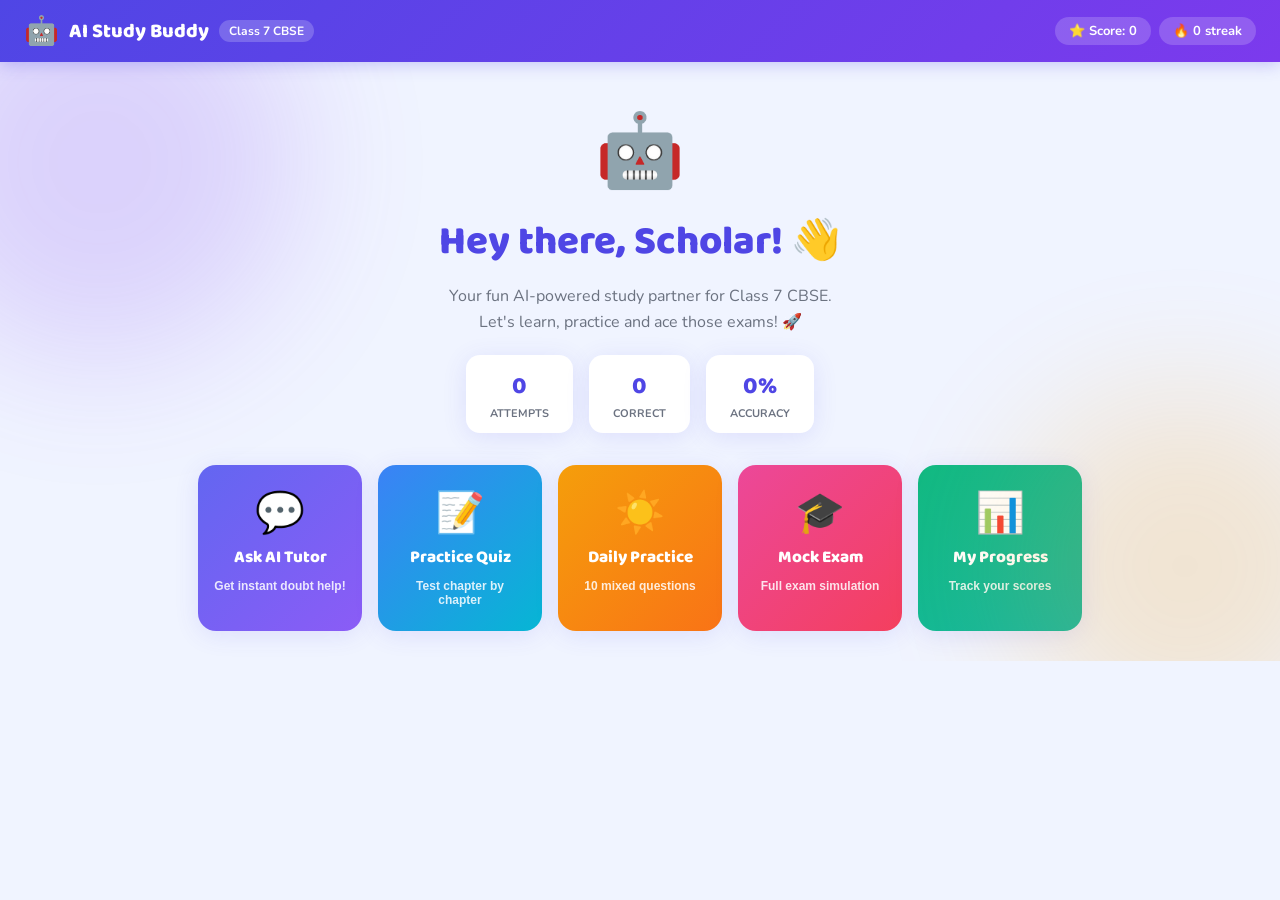
==== index.html @ 8ff941aa "First Commit" ====
<!DOCTYPE html>
<html lang="en">
<head>
  <meta charset="UTF-8" />
  <meta name="viewport" content="width=device-width, initial-scale=1.0" />
  <title>AI Study Buddy – Class 7 CBSE</title>
  <link rel="stylesheet" href="style.css" />
  <link href="https://fonts.googleapis.com/css2?family=Nunito:wght@400;600;700;800;900&family=Baloo+2:wght@400;600;700;800&display=swap" rel="stylesheet" />
</head>
<body>

  <!-- ===== TOP NAV ===== -->
  <header class="topbar">
    <div class="topbar-left">
      <span class="logo-emoji">🤖</span>
      <span class="logo-text">AI Study Buddy</span>
      <span class="logo-badge">Class 7 CBSE</span>
    </div>
    <div class="topbar-right">
      <span class="score-pill">⭐ Score: <span id="nav-score">0</span></span>
      <span class="streak-pill">🔥 <span id="nav-streak">0</span> streak</span>
    </div>
  </header>

  <!-- ===== HERO / HOME ===== -->
  <section class="hero" id="page-home">
    <div class="hero-blob blob1"></div>
    <div class="hero-blob blob2"></div>
    <div class="hero-content">
      <div class="hero-mascot">🤖</div>
      <h1 class="hero-title">Hey there, Scholar! 👋</h1>
      <p class="hero-sub">Your fun AI-powered study partner for Class 7 CBSE.<br>Let's learn, practice and ace those exams! 🚀</p>
      <div class="hero-stats-row">
        <div class="hstat"><span id="hs-attempts">0</span><small>Attempts</small></div>
        <div class="hstat"><span id="hs-correct">0</span><small>Correct</small></div>
        <div class="hstat"><span id="hs-score">0%</span><small>Accuracy</small></div>
      </div>
    </div>

    <!-- Feature Cards -->
    <div class="feature-grid">
      <button class="feat-card card-ai"    onclick="showPage('page-tutor')">
        <span class="feat-icon">💬</span>
        <span class="feat-title">Ask AI Tutor</span>
        <span class="feat-desc">Get instant doubt help!</span>
      </button>
      <button class="feat-card card-quiz"  onclick="showPage('page-quiz')">
        <span class="feat-icon">📝</span>
        <span class="feat-title">Practice Quiz</span>
        <span class="feat-desc">Test chapter by chapter</span>
      </button>
      <button class="feat-card card-daily" onclick="startDaily()">
        <span class="feat-icon">☀️</span>
        <span class="feat-title">Daily Practice</span>
        <span class="feat-desc">10 mixed questions</span>
      </button>
      <button class="feat-card card-mock"  onclick="startMock()">
        <span class="feat-icon">🎓</span>
        <span class="feat-title">Mock Exam</span>
        <span class="feat-desc">Full exam simulation</span>
      </button>
      <button class="feat-card card-prog"  onclick="showPage('page-progress')">
        <span class="feat-icon">📊</span>
        <span class="feat-title">My Progress</span>
        <span class="feat-desc">Track your scores</span>
      </button>
    </div>
  </section>

  <!-- ===== AI TUTOR ===== -->
  <section class="page" id="page-tutor" style="display:none;">
    <div class="page-header">
      <button class="back-btn" onclick="showPage('page-home')">← Back</button>
      <h2>💬 Ask AI Tutor</h2>
      <p>Choose Claude 🟣, ChatGPT 🟢 or Gemini 🔵 — ask anything about Class 7!</p>
      <div id="key-badge-row" style="margin-top:8px"></div>
    </div>

    <div class="tutor-container">
      <div class="chat-box" id="chat-box">
        <div class="chat-msg bot">
          <span class="chat-avatar">🤖</span>
          <div class="chat-bubble">
            Hi there, Scholar! 👋 I'm your AI Study Buddy!<br><br>
            I can be powered by <b>🟣 Claude</b>, <b>🟢 ChatGPT</b>, or <b>🔵 Gemini</b> — pick your favourite above! 🌟<br><br>
            Ask me <b>anything</b> about your Class 7 CBSE subjects and I'll explain it in simple, fun language!<br><br>
            <b>Try asking:</b><br>
            • "What is photosynthesis and why is it important?"<br>
            • "Explain integers with examples"<br>
            • "Who was Akbar and what made him great?"<br>
            • "What is the difference between a noun and a pronoun?"
          </div>
        </div>
      </div>

      <div class="quick-topics">
        <span>Quick topics:</span>
        <button onclick="quickAsk('What are integers? Explain with examples.')">Integers</button>
        <button onclick="quickAsk('Explain photosynthesis in simple words.')">Photosynthesis</button>
        <button onclick="quickAsk('What is a noun? Give examples.')">Nouns</button>
        <button onclick="quickAsk('What is democracy? Why is it important for India?')">Democracy</button>
        <button onclick="quickAsk('How do fractions work? Explain addition of fractions.')">Fractions</button>
        <button onclick="quickAsk('What is heat and how does it travel from one object to another?')">Heat</button>
      </div>

      <div class="tutor-input-row">
        <input type="text" id="tutor-input" placeholder="Type your question here… 🤔" onkeypress="if(event.key==='Enter') askTutor()" />
        <button class="send-btn" onclick="askTutor()">Ask 🚀</button>
      </div>
    </div>
  </section>

  <!-- ===== PRACTICE QUIZ ===== -->
  <section class="page" id="page-quiz" style="display:none;">
    <div class="page-header">
      <button class="back-btn" onclick="showPage('page-home')">← Back</button>
      <h2>📝 Practice Quiz</h2>
      <p>Pick a subject and chapter to start! 🎯</p>
    </div>

    <div id="quiz-setup">
      <div class="subject-tabs">
        <button class="stab active" onclick="selectSubject('Math',this)">➕ Math</button>
        <button class="stab" onclick="selectSubject('Science',this)">🔬 Science</button>
        <button class="stab" onclick="selectSubject('English',this)">📖 English</button>
        <button class="stab" onclick="selectSubject('SST',this)">🌍 Social Sci</button>
      </div>
      <div class="chapter-grid" id="chapter-grid"></div>
      <div class="quiz-start-row" id="quiz-start-row" style="display:none;">
        <p class="selected-info" id="selected-info"></p>
        <button class="big-btn btn-green" onclick="generateQuiz()">Start Quiz 🚀</button>
      </div>
    </div>

    <div id="quiz-play" style="display:none;">
      <div class="quiz-progress-bar"><div class="quiz-progress-fill" id="qpf"></div></div>
      <div class="quiz-counter" id="quiz-counter">Question 1 of 5</div>
      <div class="question-card" id="question-card"></div>
      <div class="options-grid" id="options-grid"></div>
      <div class="quiz-feedback" id="quiz-feedback" style="display:none;"></div>
      <button class="big-btn btn-blue" id="next-btn" style="display:none;" onclick="nextQuestion()">Next Question ➡️</button>
    </div>

    <div id="quiz-result" style="display:none;"></div>
  </section>

  <!-- ===== DAILY PRACTICE ===== -->
  <section class="page" id="page-daily" style="display:none;">
    <div class="page-header">
      <button class="back-btn" onclick="showPage('page-home')">← Back</button>
      <h2>☀️ Daily Practice</h2>
      <p>10 mixed questions from all subjects! Ready? 💪</p>
    </div>
    <div class="quiz-progress-bar"><div class="quiz-progress-fill" id="dpf"></div></div>
    <div class="quiz-counter" id="daily-counter">Question 1 of 10</div>
    <div class="question-card" id="daily-question-card"></div>
    <div class="options-grid" id="daily-options-grid"></div>
    <div class="quiz-feedback" id="daily-feedback" style="display:none;"></div>
    <button class="big-btn btn-blue" id="daily-next-btn" style="display:none;" onclick="nextDailyQuestion()">Next ➡️</button>
    <div id="daily-result" style="display:none;"></div>
  </section>

  <!-- ===== MOCK EXAM ===== -->
  <section class="page" id="page-mock" style="display:none;">
    <div class="page-header">
      <button class="back-btn" onclick="showPage('page-home')">← Back</button>
      <h2>🎓 Mock Exam</h2>
      <p>Complete exam simulation – MCQ + Short + Long answers! ✍️</p>
    </div>
    <div id="mock-content"></div>
    <div id="mock-result" style="display:none;"></div>
  </section>

  <!-- ===== PROGRESS ===== -->
  <section class="page" id="page-progress" style="display:none;">
    <div class="page-header">
      <button class="back-btn" onclick="showPage('page-home')">← Back</button>
      <h2>📊 My Progress</h2>
      <p>Look how amazing you're doing! 🌟</p>
    </div>
    <div class="progress-grid">
      <div class="prog-card prog-blue">
        <div class="prog-big" id="prog-total">0</div>
        <div class="prog-label">Total Attempts</div>
        <div class="prog-emoji">🎯</div>
      </div>
      <div class="prog-card prog-green">
        <div class="prog-big" id="prog-correct">0</div>
        <div class="prog-label">Correct Answers</div>
        <div class="prog-emoji">✅</div>
      </div>
      <div class="prog-card prog-orange">
        <div class="prog-big" id="prog-accuracy">0%</div>
        <div class="prog-label">Accuracy</div>
        <div class="prog-emoji">📈</div>
      </div>
      <div class="prog-card prog-purple">
        <div class="prog-big" id="prog-streak">0</div>
        <div class="prog-label">Best Streak</div>
        <div class="prog-emoji">🔥</div>
      </div>
    </div>

    <div class="subject-breakdown">
      <h3>📚 Subject Breakdown</h3>
      <div id="subject-bars"></div>
    </div>

    <div class="achievements-section">
      <h3>🏆 Achievements</h3>
      <div class="achievements-grid" id="achievements-grid"></div>
    </div>

    <div class="prog-actions">
      <button class="big-btn btn-red" onclick="resetProgress()">🗑️ Reset Progress</button>
    </div>
  </section>

  <!-- ===== TOAST ===== -->
  <div class="toast" id="toast"></div>

  <script src="script.js"></script>
</body>
</html>
---- style.css ----
/* =====================================================
   AI Study Buddy – Class 7 CBSE
   style.css – Bright, playful, kid-friendly UI
   ===================================================== */

/* ---- Google Fonts loaded in HTML ---- */

:root {
  --clr-bg:       #f0f4ff;
  --clr-primary:  #4f46e5;
  --clr-secondary:#7c3aed;
  --clr-accent:   #f59e0b;
  --clr-green:    #10b981;
  --clr-red:      #ef4444;
  --clr-blue:     #3b82f6;
  --clr-orange:   #f97316;
  --clr-pink:     #ec4899;
  --clr-card:     #ffffff;
  --clr-text:     #1e1b4b;
  --clr-muted:    #6b7280;
  --radius:       18px;
  --shadow:       0 4px 24px rgba(79,70,229,.12);
  --shadow-lg:    0 8px 40px rgba(79,70,229,.18);
}

/* ---- RESET ---- */
*, *::before, *::after { box-sizing: border-box; margin: 0; padding: 0; }
html { scroll-behavior: smooth; }
body {
  font-family: 'Nunito', sans-serif;
  background: var(--clr-bg);
  color: var(--clr-text);
  min-height: 100vh;
  overflow-x: hidden;
}

/* ===================== TOP BAR ===================== */
.topbar {
  position: sticky; top: 0; z-index: 100;
  display: flex; align-items: center; justify-content: space-between;
  padding: 12px 24px;
  background: linear-gradient(135deg, #4f46e5, #7c3aed);
  box-shadow: 0 2px 16px rgba(79,70,229,.3);
}
.topbar-left { display: flex; align-items: center; gap: 10px; }
.logo-emoji { font-size: 28px; }
.logo-text { font-family: 'Baloo 2', cursive; font-size: 20px; font-weight: 800; color: #fff; }
.logo-badge {
  background: rgba(255,255,255,.2); color: #fff;
  padding: 3px 10px; border-radius: 20px; font-size: 12px; font-weight: 700;
}
.topbar-right { display: flex; gap: 8px; }
.score-pill, .streak-pill {
  background: rgba(255,255,255,.18); color: #fff;
  padding: 5px 14px; border-radius: 20px; font-size: 13px; font-weight: 700;
}

/* ===================== HERO ===================== */
.hero {
  position: relative; overflow: hidden;
  padding: 40px 20px 30px;
  text-align: center;
}
.hero-blob {
  position: absolute; border-radius: 50%;
  filter: blur(70px); opacity: .18; pointer-events: none;
}
.blob1 { width: 400px; height: 400px; background: #7c3aed; top: -100px; left: -100px; }
.blob2 { width: 350px; height: 350px; background: #f59e0b; bottom: -80px; right: -80px; }

.hero-mascot { font-size: 72px; margin-bottom: 10px; animation: bounce 2s infinite; }
@keyframes bounce {
  0%,100% { transform: translateY(0); }
  50%      { transform: translateY(-12px); }
}
.hero-title {
  font-family: 'Baloo 2', cursive; font-size: clamp(26px,5vw,40px);
  font-weight: 800; color: var(--clr-primary);
}
.hero-sub { font-size: 16px; color: var(--clr-muted); margin: 10px 0 20px; line-height: 1.6; }

.hero-stats-row {
  display: flex; justify-content: center; gap: 16px;
  margin-bottom: 32px;
}
.hstat {
  background: #fff; border-radius: 14px; padding: 12px 24px;
  box-shadow: var(--shadow); display: flex; flex-direction: column; align-items: center;
}
.hstat span { font-family: 'Baloo 2', cursive; font-size: 24px; font-weight: 800; color: var(--clr-primary); }
.hstat small { font-size: 11px; color: var(--clr-muted); font-weight: 700; text-transform: uppercase; }

/* ===================== FEATURE CARDS ===================== */
.feature-grid {
  display: grid;
  grid-template-columns: repeat(auto-fit, minmax(150px, 1fr));
  gap: 16px; max-width: 900px; margin: 0 auto;
  padding: 0 8px;
}
.feat-card {
  border: none; cursor: pointer;
  border-radius: var(--radius); padding: 24px 16px;
  display: flex; flex-direction: column; align-items: center; gap: 8px;
  transition: transform .2s, box-shadow .2s;
  box-shadow: var(--shadow);
}
.feat-card:hover { transform: translateY(-6px); box-shadow: var(--shadow-lg); }
.feat-card:active { transform: scale(.97); }
.feat-icon  { font-size: 40px; }
.feat-title { font-family: 'Baloo 2', cursive; font-size: 17px; font-weight: 800; color: #fff; }
.feat-desc  { font-size: 12px; color: rgba(255,255,255,.85); font-weight: 600; }

.card-ai    { background: linear-gradient(135deg,#6366f1,#8b5cf6); }
.card-quiz  { background: linear-gradient(135deg,#3b82f6,#06b6d4); }
.card-daily { background: linear-gradient(135deg,#f59e0b,#f97316); }
.card-mock  { background: linear-gradient(135deg,#ec4899,#f43f5e); }
.card-prog  { background: linear-gradient(135deg,#10b981,#14b8a6); }

/* ===================== PAGES ===================== */
.page {
  max-width: 900px; margin: 0 auto;
  padding: 20px 16px 60px; min-height: 80vh;
}
.page-header { text-align: center; margin-bottom: 28px; }
.page-header h2 {
  font-family: 'Baloo 2', cursive; font-size: 28px; font-weight: 800;
  color: var(--clr-primary);
}
.page-header p { color: var(--clr-muted); font-size: 15px; margin-top: 4px; }
.back-btn {
  background: none; border: 2px solid var(--clr-primary); color: var(--clr-primary);
  border-radius: 10px; padding: 6px 16px; cursor: pointer; font-size: 14px;
  font-weight: 700; margin-bottom: 12px; font-family: 'Nunito', sans-serif;
  transition: all .2s;
}
.back-btn:hover { background: var(--clr-primary); color: #fff; }

/* ===================== AI TUTOR ===================== */
.tutor-container {
  background: var(--clr-card); border-radius: var(--radius);
  box-shadow: var(--shadow); overflow: hidden;
}
.chat-box {
  min-height: 320px; max-height: 420px;
  overflow-y: auto; padding: 20px;
  display: flex; flex-direction: column; gap: 14px;
  background: #f8f9ff;
}
.chat-msg {
  display: flex; align-items: flex-start; gap: 10px;
}
.chat-msg.user { flex-direction: row-reverse; }
.chat-avatar { font-size: 28px; flex-shrink: 0; }
.chat-bubble {
  background: #fff; border-radius: 16px; padding: 12px 16px;
  font-size: 15px; line-height: 1.6; max-width: 80%;
  box-shadow: 0 2px 8px rgba(0,0,0,.07);
}
.chat-msg.user .chat-bubble {
  background: linear-gradient(135deg,#4f46e5,#7c3aed); color: #fff;
}
.chat-msg.bot .chat-bubble { border-top-left-radius: 4px; }
.chat-msg.user .chat-bubble { border-top-right-radius: 4px; }

/* typing indicator */
.typing-dots span {
  display: inline-block; width: 8px; height: 8px; border-radius: 50%;
  background: #a5b4fc; margin: 0 2px;
  animation: dot-bounce .9s infinite;
}
.typing-dots span:nth-child(2) { animation-delay: .15s; }
.typing-dots span:nth-child(3) { animation-delay: .3s; }
@keyframes dot-bounce {
  0%,80%,100% { transform: translateY(0); }
  40%          { transform: translateY(-8px); }
}

.quick-topics {
  padding: 12px 20px; display: flex; flex-wrap: wrap; gap: 8px; align-items: center;
  border-top: 1px solid #e8eaf6;
}
.quick-topics span { font-size: 13px; font-weight: 700; color: var(--clr-muted); }
.quick-topics button {
  background: #e0e7ff; color: var(--clr-primary);
  border: none; border-radius: 20px; padding: 5px 14px;
  font-size: 13px; font-weight: 700; cursor: pointer; font-family: 'Nunito', sans-serif;
  transition: background .2s;
}
.quick-topics button:hover { background: var(--clr-primary); color: #fff; }

.tutor-input-row {
  display: flex; gap: 10px; padding: 16px 20px;
  border-top: 1px solid #e8eaf6;
}
.tutor-input-row input {
  flex: 1; border: 2px solid #e0e7ff; border-radius: 12px;
  padding: 12px 16px; font-size: 15px; font-family: 'Nunito', sans-serif;
  outline: none; transition: border .2s;
}
.tutor-input-row input:focus { border-color: var(--clr-primary); }
.send-btn {
  background: linear-gradient(135deg,#4f46e5,#7c3aed); color: #fff;
  border: none; border-radius: 12px; padding: 12px 22px;
  font-size: 15px; font-weight: 800; cursor: pointer;
  font-family: 'Nunito', sans-serif; white-space: nowrap;
  transition: transform .15s;
}
.send-btn:hover { transform: scale(1.05); }

/* ===================== QUIZ ===================== */
.subject-tabs {
  display: flex; gap: 10px; flex-wrap: wrap; justify-content: center;
  margin-bottom: 20px;
}
.stab {
  background: #e0e7ff; color: var(--clr-primary);
  border: 2px solid transparent; border-radius: 30px;
  padding: 10px 22px; font-size: 15px; font-weight: 800;
  cursor: pointer; font-family: 'Nunito', sans-serif; transition: all .2s;
}
.stab.active, .stab:hover {
  background: var(--clr-primary); color: #fff;
}

.chapter-grid {
  display: grid; grid-template-columns: repeat(auto-fill, minmax(180px, 1fr));
  gap: 12px; margin-bottom: 20px;
}
.chap-btn {
  background: var(--clr-card); border: 2px solid #e0e7ff;
  border-radius: 14px; padding: 16px 12px; text-align: center;
  cursor: pointer; font-size: 14px; font-weight: 700;
  font-family: 'Nunito', sans-serif; transition: all .2s; color: var(--clr-text);
}
.chap-btn:hover { border-color: var(--clr-primary); color: var(--clr-primary); transform: translateY(-2px); }
.chap-btn.selected { background: var(--clr-primary); color: #fff; border-color: var(--clr-primary); }

.quiz-start-row { text-align: center; }
.selected-info { font-size: 15px; color: var(--clr-muted); margin-bottom: 14px; font-weight: 600; }

/* Progress bar */
.quiz-progress-bar {
  background: #e0e7ff; border-radius: 10px; height: 10px;
  margin-bottom: 10px; overflow: hidden;
}
.quiz-progress-fill {
  height: 100%; border-radius: 10px;
  background: linear-gradient(90deg,#4f46e5,#7c3aed);
  transition: width .4s ease;
}
.quiz-counter { font-size: 13px; font-weight: 700; color: var(--clr-muted); text-align: right; margin-bottom: 16px; }

.question-card {
  background: var(--clr-card); border-radius: var(--radius);
  padding: 24px; margin-bottom: 18px;
  box-shadow: var(--shadow);
  font-size: 18px; font-weight: 700; line-height: 1.5;
}
.q-subject-tag {
  display: inline-block; background: #e0e7ff; color: var(--clr-primary);
  border-radius: 8px; padding: 3px 10px; font-size: 12px; font-weight: 800;
  margin-bottom: 12px;
}

.options-grid { display: flex; flex-direction: column; gap: 10px; margin-bottom: 16px; }
.option-btn {
  background: var(--clr-card); border: 2px solid #e0e7ff;
  border-radius: 14px; padding: 14px 18px;
  text-align: left; cursor: pointer; font-size: 15px; font-weight: 700;
  font-family: 'Nunito', sans-serif; transition: all .2s; display: flex; align-items: center; gap: 10px;
  color: var(--clr-text);
}
.option-btn .opt-label {
  background: #e0e7ff; color: var(--clr-primary);
  border-radius: 8px; padding: 2px 10px; font-size: 13px; font-weight: 800; flex-shrink: 0;
}
.option-btn:hover:not(:disabled) { border-color: var(--clr-primary); background: #f0f4ff; }
.option-btn.correct { background: #d1fae5; border-color: var(--clr-green); color: #065f46; }
.option-btn.wrong   { background: #fee2e2; border-color: var(--clr-red);   color: #991b1b; }
.option-btn:disabled { cursor: default; }

.quiz-feedback {
  border-radius: 14px; padding: 16px 20px; margin-bottom: 16px;
  font-size: 15px; font-weight: 700; line-height: 1.5;
}
.quiz-feedback.correct { background: #d1fae5; color: #065f46; border: 2px solid #10b981; }
.quiz-feedback.wrong   { background: #fee2e2; color: #991b1b; border: 2px solid #ef4444; }

/* Result card */
.result-card {
  background: var(--clr-card); border-radius: var(--radius);
  padding: 32px; text-align: center; box-shadow: var(--shadow-lg);
}
.result-emoji  { font-size: 64px; margin-bottom: 12px; }
.result-title  { font-family: 'Baloo 2', cursive; font-size: 28px; font-weight: 800; color: var(--clr-primary); }
.result-score  { font-size: 48px; font-weight: 900; color: var(--clr-accent); margin: 8px 0; }
.result-msg    { font-size: 16px; color: var(--clr-muted); margin-bottom: 24px; }
.result-actions { display: flex; gap: 12px; justify-content: center; flex-wrap: wrap; }

/* Buttons */
.big-btn {
  border: none; border-radius: 14px; padding: 14px 28px;
  font-size: 17px; font-weight: 800; cursor: pointer;
  font-family: 'Nunito', sans-serif; transition: transform .15s, box-shadow .15s;
  box-shadow: 0 4px 12px rgba(0,0,0,.12);
}
.big-btn:hover  { transform: translateY(-2px); box-shadow: 0 6px 18px rgba(0,0,0,.18); }
.big-btn:active { transform: scale(.97); }
.btn-green  { background: linear-gradient(135deg,#10b981,#14b8a6); color: #fff; }
.btn-blue   { background: linear-gradient(135deg,#3b82f6,#6366f1); color: #fff; }
.btn-orange { background: linear-gradient(135deg,#f59e0b,#f97316); color: #fff; }
.btn-red    { background: linear-gradient(135deg,#ef4444,#f43f5e); color: #fff; }
.btn-purple { background: linear-gradient(135deg,#7c3aed,#4f46e5); color: #fff; }

/* ===================== MOCK EXAM ===================== */
.mock-section {
  background: var(--clr-card); border-radius: var(--radius);
  padding: 24px; margin-bottom: 20px; box-shadow: var(--shadow);
}
.mock-section h3 {
  font-family: 'Baloo 2', cursive; font-size: 20px; font-weight: 800;
  color: var(--clr-primary); margin-bottom: 16px;
}
.mock-mcq-item { margin-bottom: 18px; }
.mock-q-text { font-size: 16px; font-weight: 700; margin-bottom: 10px; }
.mock-options { display: flex; flex-direction: column; gap: 6px; }
.mock-opt {
  display: flex; align-items: center; gap: 10px;
  background: #f8f9ff; border-radius: 10px; padding: 10px 14px;
  cursor: pointer; font-size: 14px; font-weight: 700;
  border: 2px solid transparent; transition: all .2s;
}
.mock-opt input[type=radio] { width: 18px; height: 18px; accent-color: var(--clr-primary); }
.mock-opt:hover { border-color: var(--clr-primary); background: #e0e7ff; }
.mock-opt.selected { border-color: var(--clr-primary); background: #e0e7ff; }

.mock-short-item, .mock-long-item { margin-bottom: 18px; }
.mock-short-item textarea, .mock-long-item textarea {
  width: 100%; border: 2px solid #e0e7ff; border-radius: 12px;
  padding: 12px; font-size: 14px; font-family: 'Nunito', sans-serif;
  resize: vertical; outline: none; margin-top: 8px; transition: border .2s;
}
.mock-short-item textarea:focus,
.mock-long-item textarea:focus { border-color: var(--clr-primary); }

.mock-submit-row { text-align: center; padding: 10px 0 20px; }

/* ===================== PROGRESS ===================== */
.progress-grid {
  display: grid; grid-template-columns: repeat(auto-fit, minmax(150px,1fr));
  gap: 16px; margin-bottom: 30px;
}
.prog-card {
  border-radius: var(--radius); padding: 24px 16px;
  text-align: center; box-shadow: var(--shadow);
  display: flex; flex-direction: column; align-items: center; gap: 6px;
}
.prog-blue   { background: linear-gradient(135deg,#3b82f6,#6366f1); }
.prog-green  { background: linear-gradient(135deg,#10b981,#14b8a6); }
.prog-orange { background: linear-gradient(135deg,#f59e0b,#f97316); }
.prog-purple { background: linear-gradient(135deg,#7c3aed,#ec4899); }
.prog-big  { font-family:'Baloo 2',cursive; font-size:40px; font-weight:900; color:#fff; }
.prog-label{ font-size:13px; font-weight:800; color:rgba(255,255,255,.85); }
.prog-emoji{ font-size:28px; }

.subject-breakdown {
  background: var(--clr-card); border-radius: var(--radius);
  padding: 24px; margin-bottom: 24px; box-shadow: var(--shadow);
}
.subject-breakdown h3 {
  font-family:'Baloo 2',cursive; font-size:20px; font-weight:800;
  color:var(--clr-primary); margin-bottom:16px;
}
.subj-bar-row { margin-bottom: 14px; }
.subj-bar-label {
  display: flex; justify-content: space-between;
  font-size: 14px; font-weight: 700; margin-bottom: 6px;
}
.subj-bar-track {
  background: #e0e7ff; border-radius: 8px; height: 12px; overflow: hidden;
}
.subj-bar-fill {
  height: 100%; border-radius: 8px; transition: width .6s ease;
}

/* Achievements */
.achievements-section {
  background: var(--clr-card); border-radius: var(--radius);
  padding: 24px; margin-bottom: 24px; box-shadow: var(--shadow);
}
.achievements-section h3 {
  font-family:'Baloo 2',cursive; font-size:20px; font-weight:800;
  color:var(--clr-primary); margin-bottom:16px;
}
.achievements-grid { display: flex; flex-wrap: wrap; gap: 12px; }
.achievement {
  background: #f8f9ff; border-radius: 14px; padding: 14px 18px;
  display: flex; align-items: center; gap: 10px;
  border: 2px solid #e0e7ff; font-size: 14px; font-weight: 700;
}
.achievement.earned { background: #fef9c3; border-color: #f59e0b; }
.achievement-icon { font-size: 26px; }
.achievement.locked { opacity: .4; filter: grayscale(1); }

.prog-actions { text-align: center; padding: 10px 0; }

/* ===================== API KEY BANNER ===================== */
.api-banner {
  display: flex; gap: 14px; align-items: flex-start;
  background: linear-gradient(135deg, #f0f4ff, #e0e7ff);
  border: 2px solid #a5b4fc;
  border-radius: var(--radius); padding: 18px 20px;
  margin-bottom: 0;
}
.api-banner-icon { font-size: 32px; flex-shrink: 0; padding-top: 4px; }
.api-banner-body { flex: 1; font-size: 14px; line-height: 1.6; }
.api-banner-body a { color: var(--clr-primary); font-weight: 700; }

/* Provider selector tabs */
.provider-tabs {
  display: flex; gap: 8px; flex-wrap: wrap; margin: 10px 0 12px;
}
.provider-tab {
  border: 2px solid #e0e7ff; background: #fff;
  border-radius: 30px; padding: 7px 18px;
  font-size: 13px; font-weight: 800; cursor: pointer;
  font-family: 'Nunito', sans-serif; transition: all .2s;
  color: var(--clr-text);
}
.provider-tab:hover { border-color: var(--pcol, #4f46e5); color: var(--pcol, #4f46e5); }
.provider-tab.active {
  background: var(--pcol, #4f46e5); border-color: var(--pcol, #4f46e5);
  color: #fff;
}

/* Key saved row */
.key-saved-row {
  display: flex; align-items: center; gap: 10px; flex-wrap: wrap;
  background: #d1fae5; border-radius: 10px; padding: 8px 14px;
  font-size: 13px; font-weight: 700; color: #065f46; margin-bottom: 6px;
}
.key-change-btn {
  background: #fff; border: 2px solid #10b981; color: #065f46;
  border-radius: 8px; padding: 3px 12px; font-size: 12px; font-weight: 800;
  cursor: pointer; font-family: 'Nunito', sans-serif; transition: all .2s;
}
.key-change-btn:hover { background: #10b981; color: #fff; }
.key-change-btn.danger { border-color: #ef4444; color: #991b1b; }
.key-change-btn.danger:hover { background: #ef4444; color: #fff; }

.api-key-row {
  display: flex; gap: 8px; margin: 8px 0 6px;
}
.api-key-row input {
  flex: 1; border: 2px solid #a5b4fc; border-radius: 10px;
  padding: 9px 14px; font-size: 13px; font-family: 'Nunito', sans-serif;
  outline: none; background: #fff;
}
.api-key-row input:focus { border-color: var(--clr-primary); }

/* Key status badge */
.key-status {
  display: inline-flex; align-items: center; gap: 6px;
  background: #d1fae5; color: #065f46; border: 2px solid #10b981;
  border-radius: 20px; padding: 4px 14px; font-size: 13px; font-weight: 700;
  margin-bottom: 12px;
}
.key-status.no-key {
  background: #fee2e2; color: #991b1b; border-color: #ef4444;
}
.toast {
  position: fixed; bottom: 30px; left: 50%; transform: translateX(-50%) translateY(80px);
  background: #1e1b4b; color: #fff;
  padding: 12px 28px; border-radius: 30px; font-size: 15px; font-weight: 700;
  box-shadow: 0 4px 20px rgba(0,0,0,.25); z-index: 999;
  transition: transform .3s ease, opacity .3s;
  opacity: 0; pointer-events: none;
}
.toast.show { transform: translateX(-50%) translateY(0); opacity: 1; }

/* ===================== RESPONSIVE ===================== */
@media (max-width: 600px) {
  .topbar { padding: 10px 14px; }
  .logo-text { font-size: 16px; }
  .hero { padding: 24px 12px 20px; }
  .hero-mascot { font-size: 56px; }
  .hero-stats-row { gap: 8px; }
  .hstat { padding: 10px 14px; }
  .feature-grid { grid-template-columns: 1fr 1fr; }
  .feat-card { padding: 18px 10px; }
  .feat-icon { font-size: 32px; }
  .feat-title { font-size: 14px; }
  .chapter-grid { grid-template-columns: 1fr 1fr; }
  .progress-grid { grid-template-columns: 1fr 1fr; }
  .big-btn { padding: 12px 20px; font-size: 15px; }
  .question-card { font-size: 16px; padding: 18px; }
  .option-btn { font-size: 14px; padding: 12px 14px; }
}

/* Scroll bar styling */
.chat-box::-webkit-scrollbar { width: 6px; }
.chat-box::-webkit-scrollbar-track { background: transparent; }
.chat-box::-webkit-scrollbar-thumb { background: #c7d2fe; border-radius: 3px; }

/* Animations */
@keyframes fadeIn { from { opacity:0; transform:translateY(16px);} to { opacity:1; transform:none; } }
.page { animation: fadeIn .3s ease; }
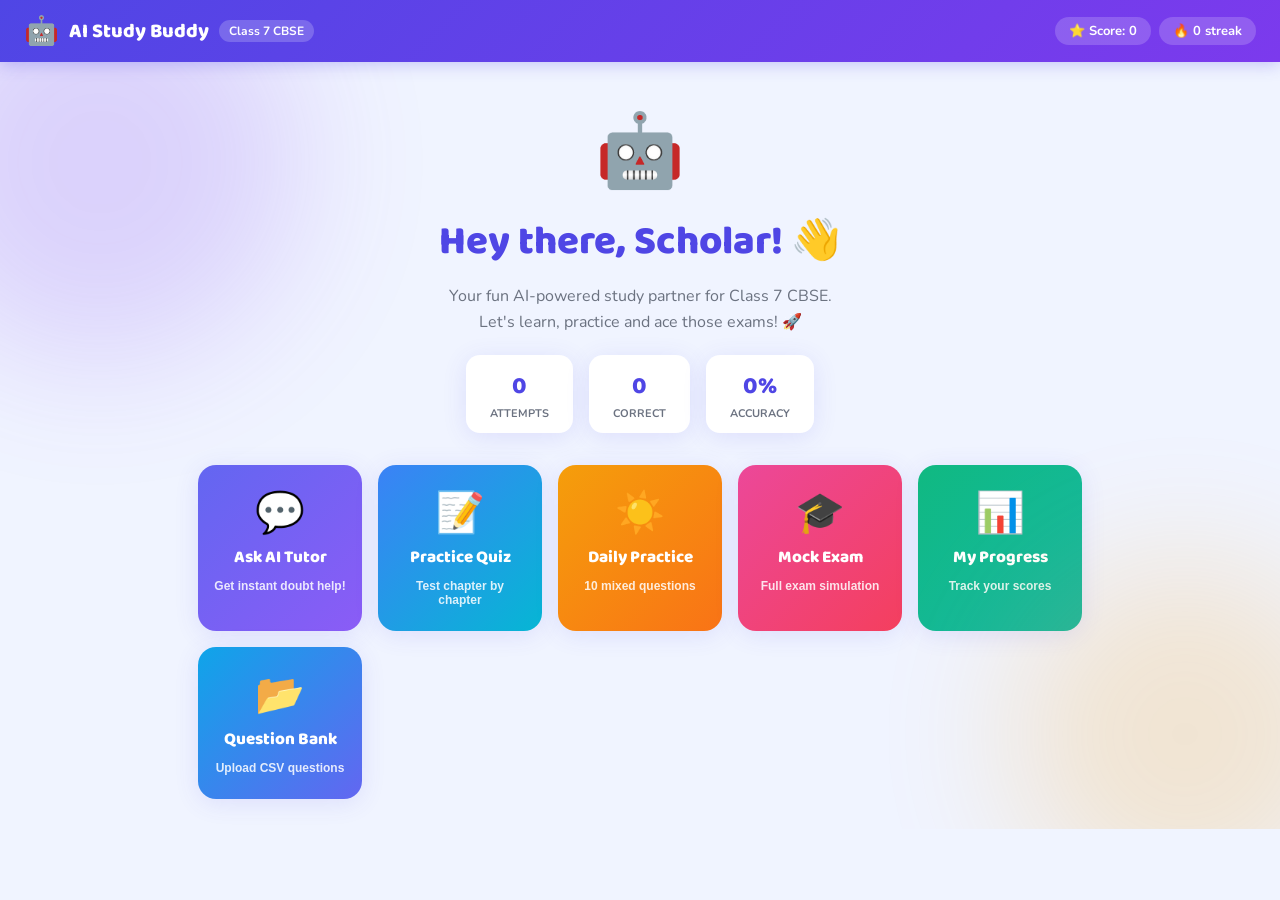
==== commit 9e131fe4: "Second Commit" ====
--- a/index.html
+++ b/index.html
@@ -63,6 +63,11 @@
         <span class="feat-icon">📊</span>
         <span class="feat-title">My Progress</span>
         <span class="feat-desc">Track your scores</span>
+      </button>
+      <button class="feat-card card-csv"   onclick="showPage('page-csv')">
+        <span class="feat-icon">📂</span>
+        <span class="feat-title">Question Bank</span>
+        <span class="feat-desc">Upload CSV questions</span>
       </button>
     </div>
   </section>
@@ -113,51 +118,99 @@
   <!-- ===== PRACTICE QUIZ ===== -->
   <section class="page" id="page-quiz" style="display:none;">
     <div class="page-header">
-      <button class="back-btn" onclick="showPage('page-home')">← Back</button>
-      <h2>📝 Practice Quiz</h2>
-      <p>Pick a subject and chapter to start! 🎯</p>
-    </div>
-
+      <button class="back-btn" onclick="showPage('page-home')">&#8592; Back</button>
+      <h2>&#x1F4DD; Practice Quiz</h2>
+      <p>Pick a subject and chapter to start! &#x1F3AF;</p>
+    </div>
     <div id="quiz-setup">
-      <div class="subject-tabs">
-        <button class="stab active" onclick="selectSubject('Math',this)">➕ Math</button>
-        <button class="stab" onclick="selectSubject('Science',this)">🔬 Science</button>
-        <button class="stab" onclick="selectSubject('English',this)">📖 English</button>
-        <button class="stab" onclick="selectSubject('SST',this)">🌍 Social Sci</button>
-      </div>
+      <div class="subject-tabs" id="quiz-subject-tabs"></div>
       <div class="chapter-grid" id="chapter-grid"></div>
       <div class="quiz-start-row" id="quiz-start-row" style="display:none;">
         <p class="selected-info" id="selected-info"></p>
-        <button class="big-btn btn-green" onclick="generateQuiz()">Start Quiz 🚀</button>
-      </div>
-    </div>
-
+        <div class="quiz-count-row">
+          <label>Questions:
+            <select id="quiz-count-select" class="quiz-count-sel">
+              <option value="5">5</option>
+              <option value="10">10</option>
+              <option value="15">15</option>
+              <option value="20">20</option>
+            </select>
+          </label>
+        </div>
+        <button class="big-btn btn-green" onclick="generateQuiz()">Start Quiz &#x1F680;</button>
+      </div>
+    </div>
     <div id="quiz-play" style="display:none;">
       <div class="quiz-progress-bar"><div class="quiz-progress-fill" id="qpf"></div></div>
       <div class="quiz-counter" id="quiz-counter">Question 1 of 5</div>
       <div class="question-card" id="question-card"></div>
       <div class="options-grid" id="options-grid"></div>
       <div class="quiz-feedback" id="quiz-feedback" style="display:none;"></div>
-      <button class="big-btn btn-blue" id="next-btn" style="display:none;" onclick="nextQuestion()">Next Question ➡️</button>
-    </div>
-
+      <button class="big-btn btn-blue" id="next-btn" style="display:none;" onclick="nextQuestion()">Next Question &#x27A1;&#xFE0F;</button>
+    </div>
     <div id="quiz-result" style="display:none;"></div>
   </section>
 
   <!-- ===== DAILY PRACTICE ===== -->
   <section class="page" id="page-daily" style="display:none;">
     <div class="page-header">
-      <button class="back-btn" onclick="showPage('page-home')">← Back</button>
-      <h2>☀️ Daily Practice</h2>
-      <p>10 mixed questions from all subjects! Ready? 💪</p>
-    </div>
+      <button class="back-btn" onclick="showPage('page-home')">&#8592; Back</button>
+      <h2>&#x2600;&#xFE0F; Daily Practice</h2>
+      <p>Mixed questions from your chosen subject! &#x1F4AA;</p>
+    </div>
+    <div class="subject-tabs" id="daily-subject-tabs" style="margin-bottom:18px;justify-content:center;"></div>
     <div class="quiz-progress-bar"><div class="quiz-progress-fill" id="dpf"></div></div>
     <div class="quiz-counter" id="daily-counter">Question 1 of 10</div>
     <div class="question-card" id="daily-question-card"></div>
     <div class="options-grid" id="daily-options-grid"></div>
     <div class="quiz-feedback" id="daily-feedback" style="display:none;"></div>
-    <button class="big-btn btn-blue" id="daily-next-btn" style="display:none;" onclick="nextDailyQuestion()">Next ➡️</button>
+    <button class="big-btn btn-blue" id="daily-next-btn" style="display:none;" onclick="nextDailyQuestion()">Next &#x27A1;&#xFE0F;</button>
     <div id="daily-result" style="display:none;"></div>
+  </section>
+
+  <!-- ===== CSV QUESTION BANK MANAGER ===== -->
+  <section class="page" id="page-csv" style="display:none;">
+    <div class="page-header">
+      <button class="back-btn" onclick="showPage('page-home')">&#8592; Back</button>
+      <h2>&#x1F4C2; Question Bank Manager</h2>
+      <p>Upload CSV files to add your own questions! &#x1F4CA;</p>
+    </div>
+    <div class="csv-upload-card">
+      <div class="csv-drop-zone" id="csv-drop-zone"
+           onclick="document.getElementById('csv-file-input').click()"
+           ondragover="csvDragOver(event)" ondrop="csvDrop(event)">
+        <div class="csv-drop-icon">&#x1F4C2;</div>
+        <div class="csv-drop-title">Click or Drag &amp; Drop your CSV file here</div>
+        <div class="csv-drop-sub">Supports .csv files — up to 500 questions per file</div>
+        <input type="file" id="csv-file-input" accept=".csv" style="display:none" onchange="handleCsvFile(event)" />
+      </div>
+      <div class="csv-format-box">
+        <div class="csv-format-title">&#x1F4CB; Required CSV Column Headers</div>
+        <div class="csv-format-table-wrap">
+          <table class="csv-format-table">
+            <thead><tr>
+              <th>question</th><th>option_a</th><th>option_b</th><th>option_c</th><th>option_d</th>
+              <th>correct_answer</th><th>explanation</th><th>subject</th><th>chapter</th>
+            </tr></thead>
+            <tbody><tr>
+              <td>What is 2+2?</td><td>3</td><td>4</td><td>5</td><td>6</td>
+              <td>B</td><td>2+2 equals 4!</td><td>Math</td><td>Integers</td>
+            </tr></tbody>
+          </table>
+        </div>
+        <div class="csv-format-notes">
+          <span>&#x2705; <b>correct_answer</b>: A, B, C or D</span>
+          <span>&#x2705; <b>subject</b>: Any label you want</span>
+          <span>&#x2705; <b>explanation</b> and <b>chapter</b>: Optional but helpful</span>
+          <button class="csv-download-btn" onclick="downloadSampleCsv()">&#x2B07;&#xFE0F; Download Sample CSV</button>
+        </div>
+      </div>
+    </div>
+    <div id="csv-preview-area"></div>
+    <div class="csv-banks-section">
+      <h3>&#x1F4DA; Saved Question Banks</h3>
+      <div id="csv-banks-list"></div>
+    </div>
   </section>
 
   <!-- ===== MOCK EXAM ===== -->
--- a/style.css
+++ b/style.css
@@ -468,7 +468,108 @@
 .key-status.no-key {
   background: #fee2e2; color: #991b1b; border-color: #ef4444;
 }
-.toast {
+
+/* ===================== CSV CARD COLOR ===================== */
+.card-csv  { background: linear-gradient(135deg,#0ea5e9,#6366f1); }
+
+/* Quiz count selector */
+.quiz-count-row { margin: 10px 0 16px; font-size:14px; font-weight:700; color:var(--clr-muted); }
+.quiz-count-sel {
+  margin-left:8px; border:2px solid #e0e7ff; border-radius:8px;
+  padding:5px 10px; font-family:'Nunito',sans-serif; font-size:14px;
+  font-weight:700; outline:none; cursor:pointer; background:#fff; color:var(--clr-text);
+}
+.quiz-count-sel:focus { border-color: var(--clr-primary); }
+
+/* ===================== CSV MANAGER ===================== */
+.csv-upload-card {
+  background: var(--clr-card); border-radius: var(--radius);
+  box-shadow: var(--shadow); overflow: hidden; margin-bottom: 24px;
+}
+.csv-drop-zone {
+  border: 3px dashed #a5b4fc; border-radius: var(--radius);
+  margin: 20px; padding: 40px 20px; text-align: center;
+  cursor: pointer; transition: all .2s; background: #f8f9ff;
+}
+.csv-drop-zone:hover { border-color: var(--clr-primary); background: #eef2ff; }
+.csv-drop-icon  { font-size: 48px; margin-bottom: 8px; }
+.csv-drop-title { font-size: 17px; font-weight: 800; color: var(--clr-primary); }
+.csv-drop-sub   { font-size: 13px; color: var(--clr-muted); margin-top: 4px; }
+
+.csv-format-box { border-top: 2px solid #e0e7ff; padding: 18px 20px; }
+.csv-format-title { font-size: 15px; font-weight: 800; color: var(--clr-text); margin-bottom: 12px; }
+.csv-format-table-wrap { overflow-x: auto; margin-bottom: 12px; }
+.csv-format-table { border-collapse: collapse; font-size: 12px; white-space: nowrap; width: 100%; }
+.csv-format-table th {
+  background: #e0e7ff; color: var(--clr-primary);
+  padding: 7px 12px; border: 1px solid #c7d2fe; font-weight: 800;
+}
+.csv-format-table td { padding: 6px 12px; border: 1px solid #e0e7ff; background: #f8f9ff; }
+.csv-format-notes { display: flex; flex-wrap: wrap; gap: 10px; align-items: center; font-size:13px; }
+.csv-format-notes span { color: var(--clr-muted); font-weight: 600; }
+.csv-download-btn {
+  background: #e0e7ff; color: var(--clr-primary); border: none; border-radius: 8px;
+  padding: 6px 14px; font-size: 13px; font-weight: 800; cursor: pointer;
+  font-family: 'Nunito', sans-serif; transition: background .2s;
+}
+.csv-download-btn:hover { background: var(--clr-primary); color: #fff; }
+
+.csv-preview-card {
+  background: var(--clr-card); border-radius: var(--radius);
+  box-shadow: var(--shadow); padding: 20px; margin-bottom: 20px;
+}
+.csv-preview-header {
+  display: flex; align-items: center; gap: 12px; flex-wrap: wrap;
+  margin-bottom: 14px; font-weight: 700;
+}
+.csv-stat {
+  background: #e0e7ff; color: var(--clr-primary);
+  border-radius: 8px; padding: 3px 10px; font-size: 12px; font-weight: 800;
+}
+.csv-warn {
+  background: #fef9c3; border: 2px solid #f59e0b; border-radius: 10px;
+  padding: 10px 14px; font-size: 13px; color: #92400e; margin-bottom: 12px;
+}
+.csv-table-wrap { overflow-x: auto; margin-bottom: 14px; }
+.csv-preview-table { border-collapse: collapse; font-size: 13px; width: 100%; }
+.csv-preview-table th {
+  background: #e0e7ff; color: var(--clr-primary);
+  padding: 8px 14px; border: 1px solid #c7d2fe; font-weight: 800; text-align:left;
+}
+.csv-preview-table td { padding: 7px 14px; border: 1px solid #e8eaf6; }
+.csv-preview-table tr:nth-child(even) td { background: #f8f9ff; }
+.csv-more { font-size: 13px; color: var(--clr-muted); text-align: center; padding: 8px; }
+.csv-preview-actions { display: flex; gap: 10px; align-items: center; flex-wrap: wrap; margin-top: 12px; }
+.csv-name-input {
+  flex: 1; min-width: 180px; border: 2px solid #e0e7ff; border-radius: 10px;
+  padding: 10px 14px; font-size: 14px; font-family: 'Nunito', sans-serif; outline: none;
+}
+.csv-name-input:focus { border-color: var(--clr-primary); }
+
+.csv-banks-section {
+  background: var(--clr-card); border-radius: var(--radius);
+  box-shadow: var(--shadow); padding: 20px;
+}
+.csv-banks-section h3 {
+  font-family: 'Baloo 2', cursive; font-size: 20px; font-weight: 800;
+  color: var(--clr-primary); margin-bottom: 16px;
+}
+.csv-empty { color: var(--clr-muted); font-size: 15px; text-align: center; padding: 20px; }
+.csv-bank-item {
+  display: flex; align-items: center; justify-content: space-between;
+  gap: 12px; padding: 14px 16px; border: 2px solid #e0e7ff;
+  border-radius: 14px; margin-bottom: 10px; flex-wrap: wrap; transition: border-color .2s;
+}
+.csv-bank-item:hover { border-color: var(--clr-primary); }
+.csv-bank-name { font-size: 15px; font-weight: 800; margin-bottom: 4px; }
+.csv-bank-meta { display: flex; flex-wrap: wrap; gap: 8px; font-size: 12px; color: var(--clr-muted); }
+.csv-bank-meta span { background: #f0f4ff; border-radius: 6px; padding: 2px 8px; font-weight: 600; }
+.csv-bank-actions { display: flex; gap: 8px; flex-shrink: 0; }
+.subj-tag {
+  background: #e0e7ff; color: var(--clr-primary);
+  border-radius: 6px; padding: 2px 8px; font-size: 12px; font-weight: 800;
+}
+
   position: fixed; bottom: 30px; left: 50%; transform: translateX(-50%) translateY(80px);
   background: #1e1b4b; color: #fff;
   padding: 12px 28px; border-radius: 30px; font-size: 15px; font-weight: 700;
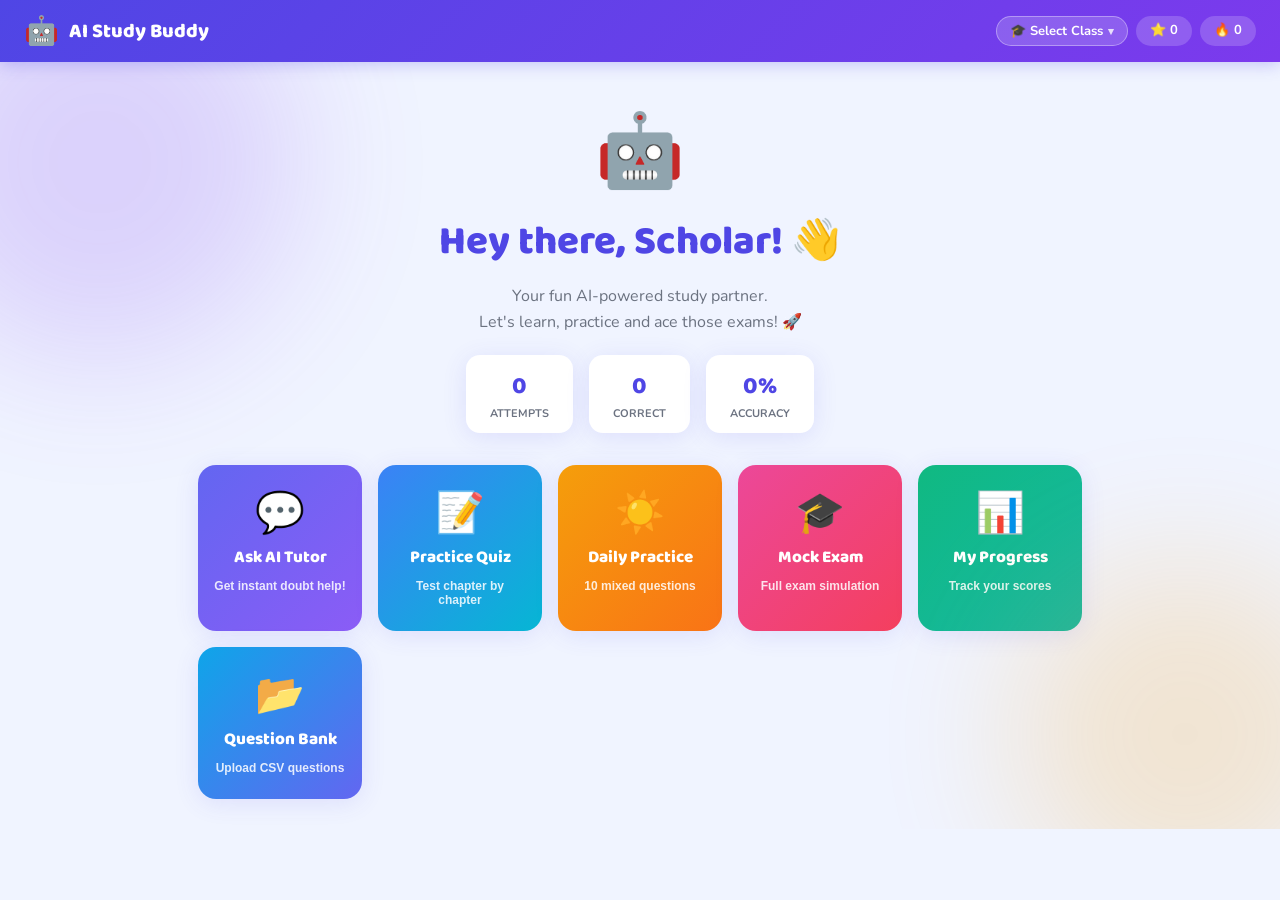
==== commit db9f4891: "7th Commit" ====
--- a/index.html
+++ b/index.html
@@ -3,7 +3,7 @@
 <head>
   <meta charset="UTF-8" />
   <meta name="viewport" content="width=device-width, initial-scale=1.0" />
-  <title>AI Study Buddy – Class 7 CBSE</title>
+  <title>AI Study Buddy</title>
   <link rel="stylesheet" href="style.css" />
   <link href="https://fonts.googleapis.com/css2?family=Nunito:wght@400;600;700;800;900&family=Baloo+2:wght@400;600;700;800&display=swap" rel="stylesheet" />
 </head>
@@ -14,11 +14,19 @@
     <div class="topbar-left">
       <span class="logo-emoji">🤖</span>
       <span class="logo-text">AI Study Buddy</span>
-      <span class="logo-badge">Class 7 CBSE</span>
     </div>
     <div class="topbar-right">
-      <span class="score-pill">⭐ Score: <span id="nav-score">0</span></span>
-      <span class="streak-pill">🔥 <span id="nav-streak">0</span> streak</span>
+      <div class="class-dropdown-wrap" id="class-dropdown-wrap">
+        <button class="class-dropdown-btn" id="class-dropdown-btn" onclick="toggleClassDropdown()" title="Select Class">
+          <span id="class-dropdown-label">🎓 Select Class</span>
+          <span class="class-dropdown-arrow">▾</span>
+        </button>
+        <div class="class-dropdown-menu" id="class-dropdown-menu" style="display:none;">
+          <div id="class-dropdown-list"></div>
+        </div>
+      </div>
+      <span class="score-pill">⭐ <span id="nav-score">0</span></span>
+      <span class="streak-pill">🔥 <span id="nav-streak">0</span></span>
     </div>
   </header>
 
@@ -29,7 +37,7 @@
     <div class="hero-content">
       <div class="hero-mascot">🤖</div>
       <h1 class="hero-title">Hey there, Scholar! 👋</h1>
-      <p class="hero-sub">Your fun AI-powered study partner for Class 7 CBSE.<br>Let's learn, practice and ace those exams! 🚀</p>
+      <p class="hero-sub" id="hero-sub-text">Your fun AI-powered study partner.<br>Let's learn, practice and ace those exams! 🚀</p>
       <div class="hero-stats-row">
         <div class="hstat"><span id="hs-attempts">0</span><small>Attempts</small></div>
         <div class="hstat"><span id="hs-correct">0</span><small>Correct</small></div>
@@ -77,7 +85,7 @@
     <div class="page-header">
       <button class="back-btn" onclick="showPage('page-home')">← Back</button>
       <h2>💬 Ask AI Tutor</h2>
-      <p>Choose Claude 🟣, ChatGPT 🟢 or Gemini 🔵 — ask anything about Class 7!</p>
+      <p id="tutor-page-sub">Choose Claude 🟣, ChatGPT 🟢 or Gemini 🔵 — ask anything!</p>
       <div id="key-badge-row" style="margin-top:8px"></div>
     </div>
 
@@ -85,15 +93,10 @@
       <div class="chat-box" id="chat-box">
         <div class="chat-msg bot">
           <span class="chat-avatar">🤖</span>
-          <div class="chat-bubble">
+          <div class="chat-bubble" id="tutor-welcome-bubble">
             Hi there, Scholar! 👋 I'm your AI Study Buddy!<br><br>
             I can be powered by <b>🟣 Claude</b>, <b>🟢 ChatGPT</b>, or <b>🔵 Gemini</b> — pick your favourite above! 🌟<br><br>
-            Ask me <b>anything</b> about your Class 7 CBSE subjects and I'll explain it in simple, fun language!<br><br>
-            <b>Try asking:</b><br>
-            • "What is photosynthesis and why is it important?"<br>
-            • "Explain integers with examples"<br>
-            • "Who was Akbar and what made him great?"<br>
-            • "What is the difference between a noun and a pronoun?"
+            Ask me <b>anything</b> about your subjects and I'll explain it in simple, fun language! 📚
           </div>
         </div>
       </div>
@@ -125,15 +128,52 @@
     <div id="quiz-setup">
       <div class="subject-tabs" id="quiz-subject-tabs"></div>
       <div class="chapter-grid" id="chapter-grid"></div>
+
+      <!-- Topic, Difficulty, Class filters — shown after chapter is picked -->
+      <div class="quiz-filters" id="quiz-filters" style="display:none;">
+        <div class="filter-row">
+          <div class="filter-group">
+            <label class="filter-label">📚 Topic</label>
+            <select id="filter-topic" class="quiz-count-sel" style="min-width:160px">
+              <option value="">All Topics</option>
+            </select>
+          </div>
+          <div class="filter-group">
+            <label class="filter-label">🎯 Difficulty</label>
+            <select id="filter-difficulty" class="quiz-count-sel">
+              <option value="">All Levels</option>
+              <option value="Easy">🟢 Easy</option>
+              <option value="Medium">🟡 Medium</option>
+              <option value="Hard">🔴 Hard</option>
+            </select>
+          </div>
+          <div class="filter-group" id="filter-class-group">
+            <label class="filter-label">🎓 Class</label>
+            <select id="filter-class" class="quiz-count-sel">
+              <option value="">All Classes</option>
+            </select>
+          </div>
+          <div class="filter-group">
+            <label class="filter-label">📝 Type</label>
+            <select id="filter-type" class="quiz-count-sel">
+              <option value="">All Types</option>
+            </select>
+          </div>
+        </div>
+        <div id="filter-count-badge" class="filter-count-badge"></div>
+      </div>
+
       <div class="quiz-start-row" id="quiz-start-row" style="display:none;">
         <p class="selected-info" id="selected-info"></p>
         <div class="quiz-count-row">
           <label>Questions:
             <select id="quiz-count-select" class="quiz-count-sel">
               <option value="5">5</option>
-              <option value="10">10</option>
+              <option value="10" selected>10</option>
               <option value="15">15</option>
               <option value="20">20</option>
+              <option value="25">25</option>
+              <option value="30">30</option>
             </select>
           </label>
         </div>
@@ -185,23 +225,46 @@
         <input type="file" id="csv-file-input" accept=".csv" style="display:none" onchange="handleCsvFile(event)" />
       </div>
       <div class="csv-format-box">
-        <div class="csv-format-title">&#x1F4CB; Required CSV Column Headers</div>
-        <div class="csv-format-table-wrap">
-          <table class="csv-format-table">
-            <thead><tr>
-              <th>question</th><th>option_a</th><th>option_b</th><th>option_c</th><th>option_d</th>
-              <th>correct_answer</th><th>explanation</th><th>subject</th><th>chapter</th>
-            </tr></thead>
-            <tbody><tr>
-              <td>What is 2+2?</td><td>3</td><td>4</td><td>5</td><td>6</td>
-              <td>B</td><td>2+2 equals 4!</td><td>Math</td><td>Integers</td>
-            </tr></tbody>
-          </table>
-        </div>
+        <div class="csv-format-title">&#x1F4CB; CSV Column Reference</div>
+
+        <!-- Required columns -->
+        <div class="csv-col-group">
+          <div class="csv-col-group-label required-label">&#x2705; Required Columns</div>
+          <div class="csv-format-table-wrap">
+            <table class="csv-format-table">
+              <thead><tr>
+                <th>question</th><th>option_a</th><th>option_b</th><th>option_c</th><th>option_d</th><th>correct_answer</th>
+              </tr></thead>
+              <tbody><tr>
+                <td>What is 2+2?</td><td>3</td><td>4</td><td>5</td><td>6</td><td>B</td>
+              </tr></tbody>
+            </table>
+          </div>
+        </div>
+
+        <!-- Optional columns -->
+        <div class="csv-col-group">
+          <div class="csv-col-group-label optional-label">&#x1F4A1; Optional Columns (but recommended!)</div>
+          <div class="csv-format-table-wrap">
+            <table class="csv-format-table">
+              <thead><tr>
+                <th>question_id</th><th>class</th><th>subject</th><th>chapter</th><th>topic</th>
+                <th>difficulty</th><th>question_type</th><th>explanation</th>
+                <th>learning_objective</th><th>ncert_reference</th>
+              </tr></thead>
+              <tbody><tr>
+                <td>Q001</td><td>7</td><td>Math</td><td>Integers</td><td>Addition</td>
+                <td>Easy</td><td>MCQ</td><td>2+2 equals 4!</td>
+                <td>Understand integer addition</td><td>NCERT Ch.1 Pg.4</td>
+              </tr></tbody>
+            </table>
+          </div>
+        </div>
+
         <div class="csv-format-notes">
           <span>&#x2705; <b>correct_answer</b>: A, B, C or D</span>
-          <span>&#x2705; <b>subject</b>: Any label you want</span>
-          <span>&#x2705; <b>explanation</b> and <b>chapter</b>: Optional but helpful</span>
+          <span>&#x2705; <b>difficulty</b>: Easy / Medium / Hard</span>
+          <span>&#x2705; <b>question_type</b>: MCQ / True/False / Fill in the blank</span>
           <button class="csv-download-btn" onclick="downloadSampleCsv()">&#x2B07;&#xFE0F; Download Sample CSV</button>
         </div>
       </div>
--- a/style.css
+++ b/style.css
@@ -1,5 +1,5 @@
 /* =====================================================
-   AI Study Buddy – Class 7 CBSE
+   AI Study Buddy – Multi-Class Edition
    style.css – Bright, playful, kid-friendly UI
    ===================================================== */
 
@@ -32,6 +32,7 @@
   color: var(--clr-text);
   min-height: 100vh;
   overflow-x: hidden;
+  -webkit-tap-highlight-color: transparent; /* removes grey flash on mobile tap */
 }
 
 /* ===================== TOP BAR ===================== */
@@ -570,39 +571,338 @@
   border-radius: 6px; padding: 2px 8px; font-size: 12px; font-weight: 800;
 }
 
+.toast {
   position: fixed; bottom: 30px; left: 50%; transform: translateX(-50%) translateY(80px);
   background: #1e1b4b; color: #fff;
   padding: 12px 28px; border-radius: 30px; font-size: 15px; font-weight: 700;
   box-shadow: 0 4px 20px rgba(0,0,0,.25); z-index: 999;
   transition: transform .3s ease, opacity .3s;
-  opacity: 0; pointer-events: none;
+  opacity: 0; pointer-events: none; white-space: nowrap;
 }
 .toast.show { transform: translateX(-50%) translateY(0); opacity: 1; }
 
-/* ===================== RESPONSIVE ===================== */
-@media (max-width: 600px) {
-  .topbar { padding: 10px 14px; }
-  .logo-text { font-size: 16px; }
-  .hero { padding: 24px 12px 20px; }
-  .hero-mascot { font-size: 56px; }
-  .hero-stats-row { gap: 8px; }
-  .hstat { padding: 10px 14px; }
-  .feature-grid { grid-template-columns: 1fr 1fr; }
-  .feat-card { padding: 18px 10px; }
-  .feat-icon { font-size: 32px; }
-  .feat-title { font-size: 14px; }
-  .chapter-grid { grid-template-columns: 1fr 1fr; }
-  .progress-grid { grid-template-columns: 1fr 1fr; }
-  .big-btn { padding: 12px 20px; font-size: 15px; }
-  .question-card { font-size: 16px; padding: 18px; }
-  .option-btn { font-size: 14px; padding: 12px 14px; }
-}
-
-/* Scroll bar styling */
-.chat-box::-webkit-scrollbar { width: 6px; }
+.quiz-pad-notice {
+  background: #fef9c3; border: 1px solid #fcd34d; border-radius: 10px;
+  padding: 10px 16px; font-size: 13px; color: #92400e; margin-bottom: 12px;
+}
+
+/* ===================== QUIZ FILTERS ===================== */
+.quiz-filters {
+  background: #f8f9ff; border: 2px solid #e0e7ff;
+  border-radius: var(--radius); padding: 16px 18px;
+  margin-bottom: 16px;
+}
+.filter-row {
+  display: flex; flex-wrap: wrap; gap: 10px; align-items: center; margin-bottom: 10px;
+}
+.filter-row:last-child { margin-bottom: 0; }
+.filter-group {
+  display: flex; flex-direction: column; gap: 4px;
+}
+.filter-label {
+  font-size: 12px; font-weight: 800; color: var(--clr-muted);
+  text-transform: uppercase; letter-spacing: .4px;
+}
+
+/* Count badge */
+.filter-count-badge { margin-top: 6px; }
+.filter-badge-ok {
+  display: inline-flex; align-items: center; gap: 8px; flex-wrap: wrap;
+  background: #d1fae5; color: #065f46; border-radius: 10px;
+  padding: 6px 14px; font-size: 13px; font-weight: 700;
+}
+.filter-badge-zero {
+  display: inline-block;
+  background: #fee2e2; color: #991b1b; border-radius: 10px;
+  padding: 6px 14px; font-size: 13px; font-weight: 700;
+}
+.diff-pill {
+  border-radius: 20px; padding: 2px 10px; font-size: 12px; font-weight: 800;
+}
+.diff-pill.easy   { background: #d1fae5; color: #065f46; }
+.diff-pill.medium { background: #fef9c3; color: #92400e; }
+.diff-pill.hard   { background: #fee2e2; color: #991b1b; }
+
+/* ===================== QUESTION METADATA PILLS ===================== */
+.q-meta-row {
+  display: flex; flex-wrap: wrap; gap: 6px; margin-bottom: 12px;
+}
+.q-meta-pill {
+  border-radius: 8px; padding: 3px 10px; font-size: 11px; font-weight: 800;
+  border: 1px solid transparent;
+}
+.pill-class   { background: #ede9fe; color: #5b21b6; border-color: #c4b5fd; }
+.pill-subject { background: #e0e7ff; color: #3730a3; border-color: #a5b4fc; }
+.pill-chapter { background: #fef3c7; color: #92400e; border-color: #fcd34d; }
+.pill-topic   { background: #e0f2fe; color: #075985; border-color: #7dd3fc; }
+.pill-type    { background: #f3f4f6; color: #374151; border-color: #d1d5db; }
+.q-text { font-size: 17px; font-weight: 700; line-height: 1.5; }
+
+/* ===================== FEEDBACK RICH DISPLAY ===================== */
+.fb-result {
+  font-size: 16px; font-weight: 800; margin-bottom: 10px;
+}
+.fb-exp {
+  font-size: 14px; line-height: 1.6; margin-bottom: 8px;
+  padding: 8px 12px; background: rgba(0,0,0,.04); border-radius: 8px;
+}
+.fb-meta {
+  font-size: 13px; color: inherit; opacity: .85;
+  padding: 4px 8px; margin-top: 4px;
+  border-left: 3px solid currentColor; padding-left: 10px;
+}
+
+/* ===================== CSV COL GROUPS ===================== */
+.csv-col-group { margin-bottom: 14px; }
+.csv-col-group-label {
+  font-size: 12px; font-weight: 800; text-transform: uppercase;
+  letter-spacing: .5px; margin-bottom: 6px; padding: 3px 8px;
+  border-radius: 6px; display: inline-block;
+}
+.required-label { background: #fee2e2; color: #991b1b; }
+.optional-label { background: #d1fae5; color: #065f46; }
+
+/* Meta badge in CSV preview */
+.meta-badge {
+  display: inline-block; border-radius: 6px; padding: 2px 8px;
+  font-size: 11px; font-weight: 800; border: 1px solid transparent;
+  margin: 1px;
+}
+.meta-type { background: #f3f4f6; color: #374151; border-color: #d1d5db; }
+
+
+/* Scrollbar styling */
+.chat-box::-webkit-scrollbar { width: 5px; }
 .chat-box::-webkit-scrollbar-track { background: transparent; }
 .chat-box::-webkit-scrollbar-thumb { background: #c7d2fe; border-radius: 3px; }
 
-/* Animations */
-@keyframes fadeIn { from { opacity:0; transform:translateY(16px);} to { opacity:1; transform:none; } }
+/* Page enter animation */
+@keyframes fadeIn { from { opacity:0; transform:translateY(14px); } to { opacity:1; transform:none; } }
 .page { animation: fadeIn .3s ease; }
+
+/* ===================== CLASS DROPDOWN (topbar) ===================== */
+.class-dropdown-wrap {
+  position: relative;
+}
+.class-dropdown-btn {
+  background: rgba(255,255,255,.18);
+  border: 1.5px solid rgba(255,255,255,.35);
+  color: white; border-radius: 20px;
+  padding: 5px 13px; font-size: 13px; font-weight: 700;
+  cursor: pointer; font-family: 'Nunito', sans-serif;
+  display: flex; align-items: center; gap: 5px;
+  white-space: nowrap; transition: background .2s;
+}
+.class-dropdown-btn:hover { background: rgba(255,255,255,.28); }
+.class-dropdown-arrow { font-size: 11px; opacity: .8; }
+.class-dropdown-menu {
+  position: absolute; right: 0; top: calc(100% + 8px);
+  background: white; border-radius: 14px;
+  box-shadow: 0 8px 32px rgba(79,70,229,.22);
+  border: 1.5px solid #e0e7ff;
+  min-width: 190px; z-index: 999;
+  overflow: hidden; animation: fadeIn .15s ease;
+}
+.cdrop-item {
+  padding: 10px 16px; font-size: 14px; font-weight: 700;
+  color: var(--clr-text); cursor: pointer;
+  display: flex; align-items: center; justify-content: space-between;
+  transition: background .15s;
+}
+.cdrop-item:hover { background: #eef2ff; color: var(--clr-primary); }
+.cdrop-item.cdrop-active {
+  background: linear-gradient(90deg, #eef2ff, #ede9fe);
+  color: var(--clr-primary);
+}
+.cdrop-item.cdrop-active::before { content: '✓ '; font-size: 12px; }
+.cdrop-count {
+  background: #e0e7ff; color: var(--clr-primary);
+  border-radius: 20px; padding: 1px 8px; font-size: 11px; font-weight: 700;
+}
+.cdrop-empty {
+  padding: 10px 16px; font-size: 13px; color: var(--clr-muted);
+  text-align: center;
+}
+
+/* ===================== CLASS FILTER BANNER (inside pages) ===================== */
+.active-class-banner {
+  background: linear-gradient(90deg, #eef2ff, #ede9fe);
+  border: 1.5px solid #c7d2fe;
+  border-radius: 12px; padding: 8px 14px;
+  display: flex; align-items: center; gap: 8px;
+  font-size: 13px; font-weight: 700; color: var(--clr-primary);
+  margin-bottom: 14px; flex-wrap: wrap;
+}
+.active-class-banner .acb-tag {
+  background: var(--clr-primary); color: white;
+  border-radius: 20px; padding: 2px 10px;
+  font-size: 12px;
+}
+.active-class-banner .acb-change {
+  margin-left: auto; background: none; border: 1.5px solid var(--clr-primary);
+  color: var(--clr-primary); border-radius: 20px;
+  padding: 2px 10px; font-size: 11px; font-weight: 700;
+  cursor: pointer; font-family: 'Nunito', sans-serif;
+  white-space: nowrap;
+}
+.active-class-banner .acb-change:hover { background: var(--clr-primary); color: white; }
+
+/* =====================================================================
+   RESPONSIVE / MOBILE  (≤ 640px)
+   ===================================================================== */
+@media (max-width: 640px) {
+
+  /* --- Top bar --- */
+  .topbar { padding: 8px 10px; gap: 4px; }
+  .topbar-left { gap: 5px; min-width: 0; flex: 1; overflow: hidden; }
+  .topbar-right { gap: 4px; flex-shrink: 0; }
+  .logo-emoji { font-size: 20px; flex-shrink: 0; }
+  .logo-text { font-size: 13px; white-space: nowrap; overflow: hidden; text-overflow: ellipsis; }
+  .score-pill { display: none; } /* hide score on small screens to save space */
+  .streak-pill { font-size: 11px; padding: 3px 8px; }
+
+  /* --- Class dropdown (mobile) --- */
+  .class-dropdown-btn { font-size: 11px; padding: 4px 10px; }
+  .class-dropdown-menu { min-width: 170px; right: -4px; border-radius: 12px; }
+  .cdrop-item { font-size: 13px; padding: 9px 14px; }
+
+  /* --- Hero --- */
+  .hero { padding: 18px 12px 14px; }
+  .hero-mascot { font-size: 44px; margin-bottom: 4px; }
+  .hero-title { font-size: 20px; }
+  .hero-sub { font-size: 13px; margin: 6px 0 12px; }
+  .hero-stats-row { gap: 6px; margin-bottom: 16px; }
+  .hstat { padding: 8px 10px; }
+  .hstat span { font-size: 18px; }
+  .hstat small { font-size: 9px; }
+
+  /* --- Feature grid --- */
+  .feature-grid { grid-template-columns: 1fr 1fr; gap: 8px; padding: 0; }
+  .feat-card { padding: 14px 8px; gap: 4px; border-radius: 12px; }
+  .feat-icon { font-size: 26px; }
+  .feat-title { font-size: 12px; }
+  .feat-desc { font-size: 10px; }
+
+  /* --- Page container --- */
+  .page { padding: 12px 10px 48px; }
+  .page-header { margin-bottom: 14px; }
+  .page-header h2 { font-size: 19px; }
+  .page-header p { font-size: 12px; }
+  .back-btn { font-size: 12px; padding: 5px 10px; margin-bottom: 8px; }
+
+  /* --- Active class banner --- */
+  .active-class-banner { padding: 6px 10px; font-size: 11px; gap: 5px; border-radius: 9px; margin-bottom: 10px; }
+  .active-class-banner .acb-tag { font-size: 10px; padding: 1px 8px; }
+  .active-class-banner .acb-change { font-size: 10px; padding: 2px 8px; }
+
+  /* --- Subject tabs (scrollable on mobile) --- */
+  .subject-tabs {
+    flex-wrap: nowrap; overflow-x: auto; justify-content: flex-start;
+    gap: 6px; margin-bottom: 12px; padding-bottom: 4px;
+    -webkit-overflow-scrolling: touch; scrollbar-width: none;
+  }
+  .subject-tabs::-webkit-scrollbar { display: none; }
+  .stab { padding: 6px 14px; font-size: 13px; border-radius: 20px; flex-shrink: 0; }
+
+  /* --- Chapter grid --- */
+  .chapter-grid { grid-template-columns: 1fr 1fr; gap: 7px; margin-bottom: 12px; }
+  .chap-btn { padding: 11px 8px; font-size: 12px; border-radius: 10px; }
+
+  /* --- Quiz filters --- */
+  .quiz-filters { padding: 10px; }
+  .filter-row { gap: 7px; }
+  .filter-group { width: calc(50% - 4px); }
+  .quiz-count-sel { font-size: 12px; padding: 4px 4px; width: 100%; }
+  .filter-badge-ok, .filter-badge-zero { padding: 5px 10px; font-size: 11px; }
+  .diff-pill { font-size: 10px; padding: 1px 7px; }
+
+  /* --- Quiz start row --- */
+  .quiz-count-row { font-size: 13px; margin: 8px 0 12px; }
+  .big-btn { padding: 12px 16px; font-size: 15px; width: 100%; }
+
+  /* --- Question card --- */
+  .question-card { padding: 14px; font-size: 15px; margin-bottom: 10px; border-radius: 14px; }
+  .q-text { font-size: 15px; line-height: 1.45; }
+  .q-meta-row { gap: 4px; margin-bottom: 6px; }
+  .q-meta-pill { font-size: 9px; padding: 2px 6px; border-radius: 6px; }
+
+  /* --- Options --- */
+  .options-grid { gap: 7px; }
+  .option-btn { padding: 11px 10px; font-size: 13px; border-radius: 10px; gap: 8px; }
+  .option-btn .opt-label { padding: 1px 7px; font-size: 11px; border-radius: 6px; }
+
+  /* --- Quiz feedback --- */
+  .quiz-feedback { padding: 10px 12px; font-size: 13px; border-radius: 10px; }
+  .fb-result { font-size: 14px; margin-bottom: 6px; }
+  .fb-exp { font-size: 12px; }
+  .fb-meta { font-size: 11px; }
+
+  /* --- Result card --- */
+  .result-card { padding: 18px 14px; border-radius: 14px; }
+  .result-emoji { font-size: 44px; }
+  .result-title { font-size: 20px; }
+  .result-score { font-size: 34px; }
+  .result-msg { font-size: 13px; margin-bottom: 16px; }
+  .result-actions { flex-direction: column; align-items: stretch; gap: 8px; }
+  .result-actions .big-btn { width: 100%; }
+
+  /* --- AI Tutor --- */
+  .chat-box { min-height: 220px; max-height: 300px; padding: 12px; gap: 8px; }
+  .chat-avatar { font-size: 20px; }
+  .chat-bubble { font-size: 13px; padding: 9px 11px; max-width: 90%; border-radius: 12px; }
+  .quick-topics { padding: 8px 10px; gap: 5px; }
+  .quick-topics span { font-size: 11px; width: 100%; }
+  .quick-topics button { font-size: 11px; padding: 4px 10px; }
+  .tutor-input-row { padding: 8px 10px; gap: 6px; }
+  .tutor-input-row input { font-size: 14px; padding: 9px 12px; }
+  .send-btn { font-size: 13px; padding: 9px 14px; }
+
+  /* --- API key banner --- */
+  .api-banner { flex-direction: column; gap: 8px; padding: 12px; border-radius: 14px; }
+  .api-banner-icon { font-size: 22px; padding-top: 0; }
+  .api-banner-body { font-size: 13px; }
+  .provider-tabs { gap: 5px; }
+  .provider-tab { font-size: 12px; padding: 5px 11px; }
+  .api-key-row { flex-direction: column; gap: 6px; }
+  .api-key-row input { width: 100%; }
+  .key-saved-row { font-size: 12px; }
+
+  /* --- Progress page --- */
+  .progress-grid { grid-template-columns: 1fr 1fr; gap: 8px; margin-bottom: 14px; }
+  .prog-card { padding: 14px 8px; border-radius: 14px; }
+  .prog-big { font-size: 28px; }
+  .prog-label { font-size: 10px; }
+  .prog-emoji { font-size: 20px; }
+  .subject-breakdown, .achievements-section { padding: 14px; border-radius: 14px; }
+  .achievements-grid { gap: 7px; }
+  .achievement { padding: 8px 10px; font-size: 11px; border-radius: 10px; }
+  .achievement-icon { font-size: 18px; }
+
+  /* --- Mock exam --- */
+  .mock-section { padding: 14px; border-radius: 14px; }
+  .mock-section h3 { font-size: 17px; margin-bottom: 12px; }
+  .mock-q-text { font-size: 14px; }
+  .mock-opt { font-size: 13px; padding: 8px 10px; border-radius: 8px; }
+  .mock-short-item textarea, .mock-long-item textarea { font-size: 13px; padding: 9px; }
+
+  /* --- CSV manager --- */
+  .csv-drop-zone { padding: 20px 14px; margin: 10px; border-radius: 12px; }
+  .csv-drop-icon { font-size: 32px; }
+  .csv-drop-title { font-size: 14px; }
+  .csv-drop-sub { font-size: 11px; }
+  .csv-format-box { padding: 12px 14px; }
+  .csv-format-title { font-size: 13px; }
+  .csv-bank-item { padding: 10px 10px; gap: 6px; border-radius: 10px; }
+  .csv-bank-name { font-size: 13px; }
+  .csv-bank-meta { font-size: 10px; gap: 5px; }
+  .csv-bank-actions { width: 100%; justify-content: flex-end; margin-top: 4px; }
+  .csv-preview-actions { flex-direction: column; }
+  .csv-name-input { width: 100%; }
+
+  /* --- Toast --- */
+  .toast {
+    font-size: 12px; padding: 9px 16px;
+    bottom: 12px; max-width: 90%; white-space: normal; text-align: center;
+  }
+}
+
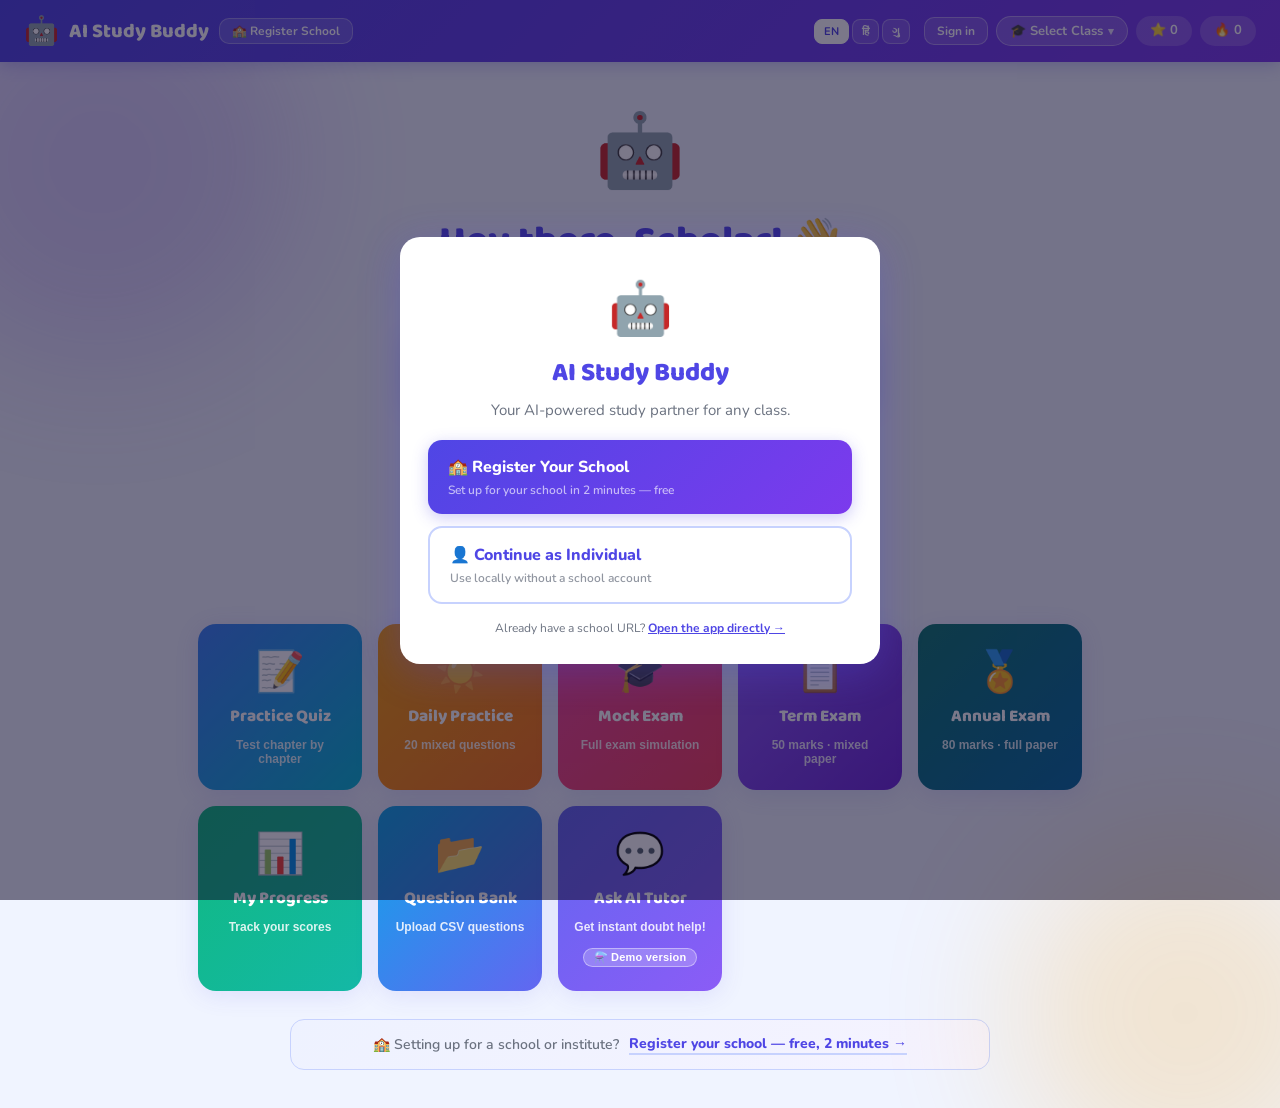
==== commit 7f697376: "17th Refactoring commit" ====
--- a/index.html
+++ b/index.html
@@ -3,22 +3,45 @@
 <head>
   <meta charset="UTF-8" />
   <meta name="viewport" content="width=device-width, initial-scale=1.0" />
+  <meta name="theme-color" content="#4f46e5" />
   <title>AI Study Buddy</title>
+  <link rel="manifest" href="manifest.json" />
   <link rel="stylesheet" href="style.css" />
   <link href="https://fonts.googleapis.com/css2?family=Nunito:wght@400;600;700;800;900&family=Baloo+2:wght@400;600;700;800&display=swap" rel="stylesheet" />
+  <script src="https://cdnjs.cloudflare.com/ajax/libs/jspdf/2.5.1/jspdf.umd.min.js"></script>
+  <!-- Supabase JS SDK — loaded only when SUPABASE_URL is set in supabase.js -->
+  <script src="https://cdn.jsdelivr.net/npm/@supabase/supabase-js@2/dist/umd/supabase.min.js"></script>
+  <script src="i18n.js"></script>
+  <script src="supabase.js"></script>
 </head>
 <body>
 
   <!-- ===== TOP NAV ===== -->
   <header class="topbar">
     <div class="topbar-left">
-      <span class="logo-emoji">🤖</span>
-      <span class="logo-text">AI Study Buddy</span>
+      <img id="brand-logo" src="" alt="" style="display:none;height:32px;width:32px;object-fit:contain;border-radius:6px;" />
+      <span class="logo-emoji" id="logo-emoji-default">🤖</span>
+      <span class="logo-text" id="brand-name" data-i18n="app_name">AI Study Buddy</span>
+      <a href="register.html" class="topbar-register-link" title="Register your school">🏫 Register School</a>
     </div>
     <div class="topbar-right">
+      <!-- Language switcher -->
+      <div class="lang-switcher">
+        <button class="lang-btn" onclick="setLang('en')" id="lang-en">EN</button>
+        <button class="lang-btn" onclick="setLang('hi')" id="lang-hi">हिं</button>
+        <button class="lang-btn" onclick="setLang('gu')" id="lang-gu">ગુ</button>
+      </div>
+      <!-- Sync status badge -->
+      <span id="sync-badge" class="sync-badge" style="display:none;"></span>
+      <!-- Auth -->
+      <div class="auth-wrap" id="auth-wrap">
+        <span class="auth-label" id="auth-label"></span>
+        <button class="auth-btn" id="auth-btn" onclick="showPage('page-auth')">Sign in</button>
+      </div>
+      <!-- Class dropdown -->
       <div class="class-dropdown-wrap" id="class-dropdown-wrap">
         <button class="class-dropdown-btn" id="class-dropdown-btn" onclick="toggleClassDropdown()" title="Select Class">
-          <span id="class-dropdown-label">🎓 Select Class</span>
+          <span id="class-dropdown-label" data-i18n="select_class">🎓 Select Class</span>
           <span class="class-dropdown-arrow">▾</span>
         </button>
         <div class="class-dropdown-menu" id="class-dropdown-menu" style="display:none;">
@@ -36,47 +59,86 @@
     <div class="hero-blob blob2"></div>
     <div class="hero-content">
       <div class="hero-mascot">🤖</div>
-      <h1 class="hero-title">Hey there, Scholar! 👋</h1>
-      <p class="hero-sub" id="hero-sub-text">Your fun AI-powered study partner.<br>Let's learn, practice and ace those exams! 🚀</p>
+      <h1 class="hero-title" data-i18n="home_greeting">Hey there, Scholar! 👋</h1>
+      <p class="hero-sub" id="hero-sub-text" data-i18n="home_sub_default">Your AI-powered study partner for any class.</p>
       <div class="hero-stats-row">
-        <div class="hstat"><span id="hs-attempts">0</span><small>Attempts</small></div>
-        <div class="hstat"><span id="hs-correct">0</span><small>Correct</small></div>
-        <div class="hstat"><span id="hs-score">0%</span><small>Accuracy</small></div>
-      </div>
-    </div>
-
-    <!-- Feature Cards -->
-    <div class="feature-grid">
-      <button class="feat-card card-ai"    onclick="showPage('page-tutor')">
-        <span class="feat-icon">💬</span>
-        <span class="feat-title">Ask AI Tutor</span>
-        <span class="feat-desc">Get instant doubt help!</span>
-      </button>
+        <div class="hstat"><span id="hs-questions">0</span><small data-i18n="stat_questions">Questions</small></div>
+        <div class="hstat"><span id="hs-attempts">0</span><small data-i18n="stat_attempts">Attempts</small></div>
+        <div class="hstat"><span id="hs-correct">0</span><small data-i18n="stat_correct">Correct</small></div>
+        <div class="hstat"><span id="hs-score">0%</span><small data-i18n="stat_accuracy">Accuracy</small></div>
+      </div>
+      <!-- Shown only when no questions are loaded -->
+      <div id="home-upload-nudge" class="home-upload-nudge" style="display:none">
+        <p data-i18n="home_load_prompt">📂 No questions loaded yet!</p>
+        <div style="display:flex;gap:10px;justify-content:center;flex-wrap:wrap;margin-top:8px">
+          <button onclick="loadSampleBank()" class="nudge-btn-primary" data-i18n="btn_load_sample">📦 Load 2368 Sample Questions</button>
+          <button onclick="showPage('page-csv')" class="nudge-btn-secondary" data-i18n="btn_upload_bank">➕ Upload Your Own Question Bank</button>
+        </div>
+      </div>
+    </div>
+
+    <!-- Feature Cards — AI Tutor moved to last, marked as demo -->
+    <div class="feature-grid" style="margin-top:32px;">
       <button class="feat-card card-quiz"  onclick="showPage('page-quiz')">
         <span class="feat-icon">📝</span>
-        <span class="feat-title">Practice Quiz</span>
-        <span class="feat-desc">Test chapter by chapter</span>
+        <span class="feat-title" data-i18n="feat_quiz">Practice Quiz</span>
+        <span class="feat-desc"  data-i18n="feat_quiz_sub">Test chapter by chapter</span>
       </button>
       <button class="feat-card card-daily" onclick="startDaily()">
         <span class="feat-icon">☀️</span>
-        <span class="feat-title">Daily Practice</span>
-        <span class="feat-desc">10 mixed questions</span>
+        <span class="feat-title" data-i18n="feat_daily">Daily Practice</span>
+        <span class="feat-desc"  data-i18n="feat_daily_sub">20 mixed questions</span>
       </button>
       <button class="feat-card card-mock"  onclick="startMock()">
         <span class="feat-icon">🎓</span>
-        <span class="feat-title">Mock Exam</span>
-        <span class="feat-desc">Full exam simulation</span>
+        <span class="feat-title" data-i18n="feat_mock">Mock Exam</span>
+        <span class="feat-desc"  data-i18n="feat_mock_sub">Full exam simulation</span>
+      </button>
+      <button class="feat-card card-term"  onclick="startExamWithModal('term')">
+        <span class="feat-icon">📋</span>
+        <span class="feat-title" data-i18n="feat_term">Term Exam</span>
+        <span class="feat-desc"  data-i18n="feat_term_sub">50 marks · mixed paper</span>
+      </button>
+      <button class="feat-card card-annual" onclick="startExamWithModal('annual')">
+        <span class="feat-icon">🏅</span>
+        <span class="feat-title" data-i18n="feat_annual">Annual Exam</span>
+        <span class="feat-desc"  data-i18n="feat_annual_sub">80 marks · full paper</span>
       </button>
       <button class="feat-card card-prog"  onclick="showPage('page-progress')">
         <span class="feat-icon">📊</span>
-        <span class="feat-title">My Progress</span>
-        <span class="feat-desc">Track your scores</span>
+        <span class="feat-title" data-i18n="feat_progress">My Progress</span>
+        <span class="feat-desc"  data-i18n="feat_progress_sub">Track your scores</span>
       </button>
       <button class="feat-card card-csv"   onclick="showPage('page-csv')">
         <span class="feat-icon">📂</span>
-        <span class="feat-title">Question Bank</span>
-        <span class="feat-desc">Upload CSV questions</span>
-      </button>
+        <span class="feat-title" data-i18n="feat_bank">Question Bank</span>
+        <span class="feat-desc"  data-i18n="feat_bank_sub">Upload CSV questions</span>
+      </button>
+      <!-- Admin-only: hidden for students via renderAdminCards() -->
+      <button class="feat-card card-admin" id="feat-admin-card" style="display:none" onclick="showPage('page-admin')">
+        <span class="feat-icon">⚙️</span>
+        <span class="feat-title" data-i18n="feat_admin">Admin Panel</span>
+        <span class="feat-desc"  data-i18n="feat_admin_sub">Branding &amp; settings</span>
+      </button>
+      <!-- Teacher+: hidden for students -->
+      <button class="feat-card card-review" id="feat-review-card" style="display:none" onclick="showPage('page-review')">
+        <span class="feat-icon">📝</span>
+        <span class="feat-title" data-i18n="feat_review">Review Answers</span>
+        <span class="feat-desc"  data-i18n="feat_review_sub">Mark student papers</span>
+      </button>
+      <!-- AI Tutor — last, marked as demo/in-progress -->
+      <button class="feat-card card-ai feat-card-demo" onclick="showPage('page-tutor')">
+        <span class="feat-icon">💬</span>
+        <span class="feat-title" data-i18n="feat_tutor">Ask AI Tutor</span>
+        <span class="feat-desc"  data-i18n="feat_tutor_sub">Get instant doubt help!</span>
+        <span class="feat-demo-badge" data-i18n="feat_demo_badge">⚗️ Demo version</span>
+      </button>
+    </div>
+
+    <!-- School registration strip — always visible, survives modal dismissal -->
+    <div class="home-register-strip">
+      <span>🏫 Setting up for a school or institute?</span>
+      <a href="register.html" class="home-register-link">Register your school — free, 2 minutes →</a>
     </div>
   </section>
 
@@ -265,14 +327,85 @@
           <span>&#x2705; <b>correct_answer</b>: A, B, C or D</span>
           <span>&#x2705; <b>difficulty</b>: Easy / Medium / Hard</span>
           <span>&#x2705; <b>question_type</b>: MCQ / True/False / Fill in the blank</span>
-          <button class="csv-download-btn" onclick="downloadSampleCsv()">&#x2B07;&#xFE0F; Download Sample CSV</button>
-        </div>
+        </div>
+        <div class="csv-sample-actions">
+          <button id="load-sample-btn" class="csv-sample-load-btn" onclick="loadSampleBank()">
+            📦 Load Sample Bank (2368 questions)
+          </button>
+          <button class="csv-sample-download-btn" onclick="downloadSampleCsv()" title="Download the sample CSV to customise or add more questions, then re-upload">
+            ⬇️ Download Sample CSV
+          </button>
+        </div>
+        <p class="csv-sample-hint">💡 <b>Load Sample Bank</b> adds 2368 Class 7 questions instantly — no upload needed. It appears as a named bank below and can be deleted any time. <b>Download Sample CSV</b> gives you the file to edit and re-upload with your own additions.</p>
       </div>
     </div>
     <div id="csv-preview-area"></div>
     <div class="csv-banks-section">
       <h3>&#x1F4DA; Saved Question Banks</h3>
       <div id="csv-banks-list"></div>
+    </div>
+
+    <!-- ===== EXAM QUESTION BANK ===== -->
+    <div class="csv-banks-section" style="margin-top:32px;">
+      <h3>✍️ Exam Question Bank <span class="exam-bank-badge">Short · Long · Essay</span></h3>
+      <p class="exam-bank-desc">Upload questions for Short Answer, Long Answer and Essay sections used in Mock, Term &amp; Annual exams. These are <b>open-ended questions without answers</b> — students write their own responses.</p>
+
+      <div class="csv-upload-card" style="margin-top:16px;">
+        <div class="csv-drop-zone" id="exam-csv-drop-zone"
+             onclick="document.getElementById('exam-csv-file-input').click()"
+             ondragover="csvDragOver(event)" ondrop="examCsvDrop(event)">
+          <div class="csv-drop-icon">✍️</div>
+          <div class="csv-drop-title">Click or Drag &amp; Drop Exam Questions CSV</div>
+          <div class="csv-drop-sub">Columns: type, question, subject, class &nbsp;|&nbsp; type = short / long / essay</div>
+          <input type="file" id="exam-csv-file-input" accept=".csv" style="display:none" onchange="handleExamCsvFile(event)" />
+        </div>
+
+        <div class="csv-format-box">
+          <div class="csv-format-title">📋 Exam CSV Column Reference</div>
+          <div class="csv-col-group">
+            <div class="csv-col-group-label required-label">✅ Required Columns</div>
+            <div class="csv-format-table-wrap">
+              <table class="csv-format-table">
+                <thead><tr><th>type</th><th>question</th></tr></thead>
+                <tbody><tr>
+                  <td>short</td>
+                  <td>Define photosynthesis and write its word equation.</td>
+                </tr></tbody>
+              </table>
+            </div>
+          </div>
+          <div class="csv-col-group" style="margin-top:10px;">
+            <div class="csv-col-group-label optional-label">💡 Optional Columns</div>
+            <div class="csv-format-table-wrap">
+              <table class="csv-format-table">
+                <thead><tr><th>subject</th><th>class</th><th>chapter</th><th>marks</th></tr></thead>
+                <tbody><tr>
+                  <td>Science</td><td>7</td><td>Nutrition in Plants</td><td>2</td>
+                </tr></tbody>
+              </table>
+            </div>
+          </div>
+          <div class="csv-format-notes" style="margin-top:12px;">
+            <span>✅ <b>type</b>: short / long / essay</span>
+            <span>✅ <b>class</b>: filters by active class (optional)</span>
+          </div>
+          <div class="csv-sample-actions">
+            <button id="load-sample-exam-btn" class="csv-sample-load-btn" onclick="loadSampleExamBank()">
+              📦 Load Sample Exam Questions (Class 7)
+            </button>
+            <button class="csv-sample-download-btn" onclick="downloadSampleExamCsv()" title="Download template with sample short/long/essay questions">
+              ⬇️ Download Exam CSV Template
+            </button>
+          </div>
+          <p class="csv-sample-hint">💡 <b>Load Sample</b> adds built-in Class 7 short, long &amp; essay questions instantly. <b>Download Template</b> gives you the CSV to fill with your own questions and re-upload.</p>
+        </div>
+      </div>
+
+      <div id="exam-csv-preview-area"></div>
+      <div style="margin-top:16px;">
+        <h4 style="color:var(--clr-primary);font-family:'Baloo 2',cursive;margin-bottom:10px;">📚 Saved Exam Banks</h4>
+        <div id="exam-banks-list"></div>
+      </div>
     </div>
   </section>
 
@@ -332,6 +465,201 @@
     </div>
   </section>
 
+
+  <!-- ===== TERM / ANNUAL EXAM ===== -->
+  <section class="page" id="page-exam" style="display:none;">
+    <div class="page-header">
+      <button class="back-btn" onclick="showPage('page-home')">&#8592; Back</button>
+      <h2 id="exam-page-title">&#x1F4CB; Term Exam</h2>
+      <p id="exam-page-sub">Complete the paper honestly &#x270D;&#xFE0F;</p>
+    </div>
+    <div id="exam-header-banner"></div>
+    <div id="exam-timer-bar" class="exam-timer-bar" style="display:none;">
+      <span>&#x23F1; Time Remaining:</span>
+      <span id="exam-timer-display">--:--</span>
+      <span id="exam-timer-warning" style="display:none;">&#x26A0;&#xFE0F; Less than 5 mins!</span>
+    </div>
+    <div id="exam-content"></div>
+    <div id="exam-result" style="display:none;"></div>
+  </section>
+
+  <!-- ===== STUDENT NAME MODAL (shown before exams) ===== -->
+  <div id="student-modal" class="modal-overlay" style="display:none;">
+    <div class="modal-card">
+      <h3 class="modal-title" data-i18n="exam_modal_title">Before you begin…</h3>
+      <p class="modal-sub" data-i18n="exam_modal_sub">Enter your name so it appears on your result and PDF.</p>
+      <div class="modal-field">
+        <label class="filter-label" data-i18n="exam_modal_name">Your name</label>
+        <input id="student-name-input" class="bank-name-input" type="text"
+               placeholder="e.g. Aanya Sharma" autocomplete="name" />
+      </div>
+      <div class="modal-field" style="margin-top:10px;">
+        <label class="filter-label" data-i18n="exam_modal_section">Section / Class (optional)</label>
+        <input id="student-section-input" class="bank-name-input" type="text"
+               placeholder="e.g. 7-A or Rose" />
+      </div>
+      <div class="modal-actions">
+        <button id="student-modal-start" class="big-btn btn-green" data-i18n="exam_modal_start">Start Exam ✍️</button>
+        <button id="student-modal-skip"  class="key-change-btn"   data-i18n="exam_modal_skip">Skip</button>
+      </div>
+    </div>
+  </div>
+
+  <!-- ===== AUTH PAGE ===== -->
+  <section class="page" id="page-auth" style="display:none;">
+    <div class="page-header">
+      <button class="back-btn" onclick="showPage('page-home')" data-i18n="back">← Back</button>
+      <h2 data-i18n="auth_title">Sign in to AI Study Buddy</h2>
+      <p>Magic link — no password needed. 🔗</p>
+    </div>
+    <div class="auth-container">
+      <div id="auth-form">
+        <label class="filter-label" data-i18n="auth_email">Your email address</label>
+        <div style="display:flex;gap:10px;margin-top:8px;flex-wrap:wrap;">
+          <input id="auth-email-input" class="bank-name-input" type="email"
+                 placeholder="teacher@myschool.in" style="flex:1;min-width:220px;" />
+          <button class="csv-sample-load-btn" onclick="sendMagicLink(document.getElementById('auth-email-input').value.trim())"
+                  data-i18n="auth_send_link">Send Magic Link 🔗</button>
+        </div>
+        <p class="csv-sample-hint" style="margin-top:12px;">
+          💡 A one-click login link will be sent to your email. No password required.<br>
+          First time? Ask your school admin to add your email to the system.
+        </p>
+      </div>
+      <div id="auth-sent-msg" style="display:none;">
+        <div class="auth-sent-box">
+          <span style="font-size:36px;">📬</span>
+          <p data-i18n="auth_sent" style="font-size:16px;font-weight:700;">Check your email for the login link!</p>
+          <p style="color:var(--clr-muted);font-size:14px;">Click the link in the email to sign in. You can close this tab.</p>
+        </div>
+      </div>
+      <div style="margin-top:24px;text-align:center;">
+        <button class="key-change-btn" onclick="showPage('page-home')" data-i18n="auth_skip">Continue without signing in</button>
+      </div>
+    </div>
+  </section>
+
+  <!-- ===== ADMIN PANEL ===== -->
+  <section class="page" id="page-admin" style="display:none;">
+    <div class="page-header">
+      <button class="back-btn" onclick="showPage('page-home')" data-i18n="back">← Back</button>
+      <h2 data-i18n="admin_title">⚙️ Admin Panel</h2>
+      <p>Branding, sections and student management</p>
+    </div>
+
+    <!-- Branding -->
+    <div class="csv-upload-card">
+      <div class="csv-format-title" data-i18n="admin_branding">Institute Branding</div>
+      <div class="admin-form-grid">
+        <div class="admin-field">
+          <label class="filter-label" data-i18n="admin_institute">Institute Name</label>
+          <input id="brand-name-input" class="bank-name-input" type="text" placeholder="Green Valley School" />
+        </div>
+        <div class="admin-field">
+          <label class="filter-label" data-i18n="admin_logo">Logo URL</label>
+          <input id="brand-logo-url" class="bank-name-input" type="url" placeholder="https://…/logo.png" />
+        </div>
+        <div class="admin-field">
+          <label class="filter-label" data-i18n="admin_address">Address</label>
+          <input id="brand-address" class="bank-name-input" type="text" placeholder="123 Main St, City" />
+        </div>
+        <div class="admin-field">
+          <label class="filter-label" data-i18n="admin_phone">Phone</label>
+          <input id="brand-phone" class="bank-name-input" type="tel" placeholder="+91 98765 43210" />
+        </div>
+        <div class="admin-field">
+          <label class="filter-label" data-i18n="admin_email">Email</label>
+          <input id="brand-email" class="bank-name-input" type="email" placeholder="info@myschool.in" />
+        </div>
+        <div class="admin-field">
+          <label class="filter-label" data-i18n="admin_footer">Footer Text (PDF)</label>
+          <input id="brand-footer" class="bank-name-input" type="text" placeholder="Confidential · For internal use only" />
+        </div>
+        <div class="admin-field">
+          <label class="filter-label" data-i18n="admin_color_primary">Primary Colour</label>
+          <div style="display:flex;align-items:center;gap:10px;">
+            <input id="brand-primary-color" type="color" value="#4f46e5" style="width:48px;height:36px;border:none;border-radius:8px;cursor:pointer;" />
+            <span style="font-size:13px;color:var(--clr-muted);">Live preview in topbar</span>
+          </div>
+        </div>
+        <div class="admin-field">
+          <label class="filter-label" data-i18n="admin_color_sec">Secondary Colour</label>
+          <input id="brand-secondary-color" type="color" value="#7c3aed" style="width:48px;height:36px;border:none;border-radius:8px;cursor:pointer;" />
+        </div>
+      </div>
+      <div style="margin-top:16px;">
+        <button class="csv-sample-load-btn" onclick="saveBranding(collectBrandingForm())" data-i18n="admin_save">💾 Save Branding</button>
+      </div>
+    </div>
+
+    <!-- Classes & Sections -->
+    <div class="csv-banks-section" style="margin-top:28px;">
+      <h3 data-i18n="admin_sections">Classes &amp; Sections</h3>
+      <div id="sections-list" style="margin-top:12px;"></div>
+      <div class="admin-add-section" style="margin-top:14px;display:flex;gap:10px;flex-wrap:wrap;align-items:center;">
+        <input id="new-section-class" class="bank-name-input" type="text"
+               placeholder="Class (e.g. 7)" style="width:100px;" />
+        <input id="new-section-name" class="bank-name-input" type="text"
+               placeholder="Section (e.g. A or Rose)" style="width:160px;" />
+        <button class="csv-sample-load-btn" onclick="addSectionUI()" data-i18n="admin_add_section">+ Add Section</button>
+      </div>
+    </div>
+
+    <!-- Bulk Student Import -->
+    <div class="csv-banks-section" style="margin-top:28px;">
+      <h3 data-i18n="admin_students">Student Import</h3>
+      <p class="exam-bank-desc">Upload a CSV with columns: <code>name, email, class_level, section</code><br>
+        Students will receive a magic-link invite to their email.</p>
+      <div class="csv-drop-zone" style="margin-top:12px;"
+           onclick="document.getElementById('bulk-student-file').click()">
+        <div class="csv-drop-icon">👥</div>
+        <div class="csv-drop-title" data-i18n="admin_bulk_import">Import Students CSV</div>
+        <div class="csv-drop-sub">name, email, class_level, section</div>
+        <input type="file" id="bulk-student-file" accept=".csv" style="display:none"
+               onchange="handleBulkStudentFile(event)" />
+      </div>
+      <div style="margin-top:8px;">
+        <button class="csv-sample-download-btn"
+          onclick="downloadBulkStudentTemplate()">⬇️ Download Student CSV Template</button>
+      </div>
+      <div id="bulk-import-preview"></div>
+    </div>
+  </section>
+
+  <!-- ===== TEACHER ANSWER REVIEW ===== -->
+  <section class="page" id="page-review" style="display:none;">
+    <div class="page-header">
+      <button class="back-btn" onclick="showPage('page-home')" data-i18n="back">← Back</button>
+      <h2 data-i18n="review_title">📝 Answer Review</h2>
+      <p>Mark short, long and essay answers for your students</p>
+    </div>
+    <div id="review-list"></div>
+  </section>
+
+  <!-- ===== LANDING MODAL (shown on first visit) ===== -->
+  <div id="landing-modal" class="modal-overlay" style="display:none;">
+    <div class="modal-card landing-modal-card">
+      <div style="text-align:center;margin-bottom:20px;">
+        <div style="font-size:52px;margin-bottom:8px;">🤖</div>
+        <h2 class="modal-title" style="font-size:26px;" data-i18n="app_name">AI Study Buddy</h2>
+        <p class="modal-sub" style="font-size:15px;" data-i18n="home_sub_default">Your AI-powered study partner for any class.</p>
+      </div>
+      <div class="landing-options">
+        <a href="register.html" class="landing-btn-primary">
+          🏫 Register Your School
+          <span class="landing-btn-sub">Set up for your school in 2 minutes — free</span>
+        </a>
+        <button class="landing-btn-secondary" onclick="dismissLandingModal()">
+          👤 Continue as Individual
+          <span class="landing-btn-sub">Use locally without a school account</span>
+        </button>
+      </div>
+      <p style="text-align:center;font-size:12px;color:var(--clr-muted);margin-top:16px;">
+        Already have a school URL? <a href="#" onclick="dismissLandingModal();return false;" style="color:var(--clr-primary);font-weight:700;">Open the app directly →</a>
+      </p>
+    </div>
+  </div>
+
   <!-- ===== TOAST ===== -->
   <div class="toast" id="toast"></div>
 
--- a/style.css
+++ b/style.css
@@ -515,6 +515,50 @@
 }
 .csv-download-btn:hover { background: var(--clr-primary); color: #fff; }
 
+/* Exam bank section */
+.exam-bank-badge {
+  font-size: 12px; font-weight: 700; background: #ede9fe;
+  color: var(--clr-secondary); border-radius: 20px;
+  padding: 2px 10px; margin-left: 8px; vertical-align: middle;
+}
+.exam-bank-desc {
+  font-size: 14px; color: var(--clr-muted); margin-top: 4px; line-height: 1.6;
+}
+.exam-type-pill {
+  font-size: 11px; font-weight: 800; border-radius: 8px;
+  padding: 2px 8px; text-transform: uppercase;
+}
+.exam-type-short  { background:#dbeafe; color:#1d4ed8; }
+.exam-type-long   { background:#d1fae5; color:#065f46; }
+.exam-type-essay  { background:#fef3c7; color:#92400e; }
+.csv-sample-actions {
+  display: flex; flex-wrap: wrap; gap: 12px; align-items: center;
+  margin-top: 16px;
+}
+.csv-sample-load-btn {
+  background: linear-gradient(135deg, var(--clr-primary), var(--clr-secondary));
+  color: #fff; border: none; border-radius: 10px;
+  padding: 10px 20px; font-size: 14px; font-weight: 800; cursor: pointer;
+  font-family: 'Nunito', sans-serif; transition: opacity .2s, transform .1s;
+  box-shadow: 0 2px 8px rgba(79,70,229,.25);
+}
+.csv-sample-load-btn:hover:not(:disabled) { opacity: .9; transform: translateY(-1px); }
+.csv-sample-load-btn:disabled {
+  background: #d1d5db; color: #6b7280; cursor: not-allowed;
+  box-shadow: none; transform: none;
+}
+.csv-sample-download-btn {
+  background: #e0e7ff; color: var(--clr-primary); border: none; border-radius: 10px;
+  padding: 10px 20px; font-size: 14px; font-weight: 800; cursor: pointer;
+  font-family: 'Nunito', sans-serif; transition: background .2s;
+}
+.csv-sample-download-btn:hover { background: var(--clr-primary); color: #fff; }
+.csv-sample-hint {
+  font-size: 12.5px; color: var(--clr-muted); margin-top: 10px;
+  line-height: 1.6; background: #f8fafc; border-radius: 8px;
+  padding: 8px 12px; border-left: 3px solid var(--clr-primary);
+}
+
 .csv-preview-card {
   background: var(--clr-card); border-radius: var(--radius);
   box-shadow: var(--shadow); padding: 20px; margin-bottom: 20px;
@@ -906,3 +950,471 @@
   }
 }
 
+/* ===================== EXAM FEATURE CARDS ===================== */
+.card-term   { background: linear-gradient(135deg,#8b5cf6,#6d28d9); }
+.card-annual { background: linear-gradient(135deg,#0f766e,#0369a1); }
+
+/* ===================== EXAM PAGE ===================== */
+.exam-timer-bar {
+  display:flex; align-items:center; gap:10px;
+  background:#1e1b4b; color:#fff; border-radius:12px;
+  padding:10px 18px; margin-bottom:16px; font-weight:800; font-size:15px;
+}
+#exam-timer-display { font-size:22px; font-family:'Baloo 2',cursive; color:#fbbf24; }
+#exam-timer-warning { color:#f87171; font-size:13px; }
+
+.exam-info-banner {
+  background:linear-gradient(90deg,#eef2ff,#ede9fe);
+  border:1.5px solid #c7d2fe; border-radius:14px;
+  padding:14px 18px; margin-bottom:18px;
+  display:flex; flex-wrap:wrap; gap:12px; align-items:center;
+}
+.exam-info-pill {
+  background:#fff; border:1.5px solid #e0e7ff;
+  border-radius:20px; padding:4px 14px;
+  font-size:13px; font-weight:800; color:var(--clr-primary);
+}
+.exam-section {
+  background:var(--clr-card); border-radius:var(--radius);
+  padding:22px; margin-bottom:18px; box-shadow:var(--shadow);
+}
+.exam-section-title {
+  font-family:'Baloo 2',cursive; font-size:17px; font-weight:800;
+  color:var(--clr-primary); margin-bottom:16px;
+  border-bottom:2px solid #e0e7ff; padding-bottom:8px;
+}
+.exam-q-block { margin-bottom:18px; }
+.exam-q-num {
+  font-size:13px; font-weight:800; color:var(--clr-muted);
+  margin-bottom:6px; display:flex; gap:8px; align-items:center;
+}
+.exam-q-marks {
+  background:#e0e7ff; color:var(--clr-primary);
+  border-radius:20px; padding:1px 9px; font-size:11px; font-weight:800;
+}
+.exam-q-text {
+  font-size:15px; font-weight:700; line-height:1.5; margin-bottom:10px;
+}
+.exam-opt-list { display:flex; flex-direction:column; gap:6px; }
+.exam-opt {
+  display:flex; align-items:center; gap:10px;
+  background:#f8f9ff; border-radius:10px; padding:9px 14px;
+  cursor:pointer; font-size:14px; font-weight:700;
+  border:2px solid transparent; transition:all .15s;
+}
+.exam-opt input[type=radio] { width:16px; height:16px; accent-color:var(--clr-primary); flex-shrink:0; }
+.exam-opt:hover { border-color:var(--clr-primary); background:#e0e7ff; }
+.exam-opt.selected { border-color:var(--clr-primary); background:#e0e7ff; }
+.exam-textarea {
+  width:100%; border:2px solid #e0e7ff; border-radius:12px;
+  padding:12px; font-size:14px; font-family:'Nunito',sans-serif;
+  resize:vertical; outline:none; margin-top:6px;
+  transition:border .2s; box-sizing:border-box;
+}
+.exam-textarea:focus { border-color:var(--clr-primary); }
+.exam-submit-row { text-align:center; padding:10px 0 20px; display:flex; gap:12px; justify-content:center; flex-wrap:wrap; }
+.exam-pdf-btn {
+  background:linear-gradient(135deg,#ef4444,#f97316); color:#fff;
+  border:none; border-radius:14px; padding:12px 22px;
+  font-size:15px; font-weight:800; cursor:pointer;
+  font-family:'Nunito',sans-serif; transition:transform .15s;
+  display:flex; align-items:center; gap:7px;
+}
+.exam-pdf-btn:hover { transform:translateY(-2px); }
+
+/* ===================== ANSWER REVIEW ===================== */
+.review-section {
+  background:var(--clr-card); border-radius:var(--radius);
+  padding:20px; margin-top:20px; box-shadow:var(--shadow);
+}
+.review-title {
+  font-family:'Baloo 2',cursive; font-size:18px; font-weight:800;
+  color:var(--clr-primary); margin-bottom:14px; cursor:pointer;
+  display:flex; justify-content:space-between; align-items:center;
+}
+.review-item {
+  border-radius:12px; padding:14px 16px; margin-bottom:10px;
+  border:2px solid transparent; font-size:14px; line-height:1.5;
+}
+.review-item.rv-correct { background:#d1fae5; border-color:#10b981; }
+.review-item.rv-wrong   { background:#fee2e2; border-color:#ef4444; }
+.review-item.rv-skipped { background:#f3f4f6; border-color:#d1d5db; }
+.review-q   { font-weight:800; margin-bottom:6px; }
+.review-ans { font-size:13px; margin-top:4px; }
+.review-badge {
+  display:inline-block; border-radius:20px; padding:2px 10px;
+  font-size:11px; font-weight:800; margin-right:6px;
+}
+.rv-badge-correct { background:#10b981; color:#fff; }
+.rv-badge-wrong   { background:#ef4444; color:#fff; }
+.rv-badge-skipped { background:#6b7280; color:#fff; }
+
+/* ===================== EXAM RESULT ===================== */
+.exam-result-breakdown {
+  background:#f8f9ff; border-radius:12px;
+  padding:14px 18px; margin:12px 0; text-align:left;
+  font-size:14px; line-height:1.8;
+}
+.exam-result-breakdown b { color:var(--clr-primary); }
+
+@media (max-width:640px) {
+  .exam-section { padding:14px; }
+  .exam-section-title { font-size:14px; }
+  .exam-q-text { font-size:14px; }
+  .exam-opt { font-size:13px; padding:8px 10px; }
+  .exam-submit-row { flex-direction:column; align-items:stretch; }
+  .exam-pdf-btn { justify-content:center; }
+  .exam-timer-bar { padding:8px 12px; }
+  #exam-timer-display { font-size:18px; }
+  .review-item { padding:10px 12px; font-size:13px; }
+}
+
+/* ── Empty-state / Upload nudge ────────────────────────── */
+.home-upload-nudge {
+  background: linear-gradient(135deg,#ede9fe,#dbeafe);
+  border: 2px dashed var(--clr-primary);
+  border-radius: 16px; padding: 16px 20px;
+  margin: 14px auto 0; max-width: 420px;
+  font-weight: 600; color: var(--clr-primary);
+  font-size: 15px;
+}
+.nudge-btn-primary {
+  background: var(--clr-primary); color: #fff;
+  border: none; border-radius: 10px;
+  padding: 9px 18px; font-size: 14px; font-weight: 700;
+  cursor: pointer; font-family: inherit;
+}
+.nudge-btn-primary:hover { opacity:.88; }
+.nudge-btn-secondary {
+  background: #fff; color: var(--clr-primary);
+  border: 2px solid var(--clr-primary); border-radius: 10px;
+  padding: 9px 18px; font-size: 14px; font-weight: 700;
+  cursor: pointer; font-family: inherit;
+}
+.nudge-btn-secondary:hover { background: #ede9fe; }
+
+/* No-questions state inside quiz/daily pages */
+.no-questions-state {
+  text-align: center; padding: 48px 24px;
+  background: #f8f6ff; border-radius: 20px;
+  border: 2px dashed #c4b5fd; margin: 20px 0;
+}
+.no-questions-state .nqs-icon { font-size: 56px; margin-bottom: 12px; }
+.no-questions-state h3 { font-size: 22px; color: var(--clr-primary); margin: 0 0 8px; }
+.no-questions-state p { color: var(--clr-muted); font-size: 15px; margin: 0 0 20px; }
+.nqs-actions { display:flex; gap:12px; justify-content:center; flex-wrap:wrap; margin-bottom:14px; }
+.nqs-btn-primary {
+  background: var(--clr-primary); color:#fff;
+  border:none; border-radius:12px; padding:12px 22px;
+  font-size:15px; font-weight:700; cursor:pointer; font-family:inherit;
+}
+.nqs-btn-primary:hover { opacity:.88; }
+.nqs-btn-secondary {
+  background:#fff; color:var(--clr-primary);
+  border:2px solid var(--clr-primary); border-radius:12px;
+  padding:12px 22px; font-size:15px; font-weight:700;
+  cursor:pointer; font-family:inherit;
+}
+.nqs-btn-secondary:hover { background:#ede9fe; }
+.nqs-hint { font-size:13px; color:#9ca3af; margin:0; }
+
+/* =====================================================
+   LANGUAGE SWITCHER
+   ===================================================== */
+.lang-switcher {
+  display: flex; gap: 3px; align-items: center;
+}
+.lang-btn {
+  background: rgba(255,255,255,.15); color: #fff;
+  border: 1px solid rgba(255,255,255,.3); border-radius: 8px;
+  padding: 4px 9px; font-size: 11px; font-weight: 700;
+  cursor: pointer; font-family: 'Nunito', sans-serif;
+  transition: background .15s;
+}
+.lang-btn:hover { background: rgba(255,255,255,.3); }
+.lang-btn-active {
+  background: #fff !important; color: var(--clr-primary) !important;
+  border-color: #fff;
+}
+
+/* =====================================================
+   SYNC BADGE
+   ===================================================== */
+.sync-badge {
+  font-size: 11px; font-weight: 700; padding: 4px 10px;
+  border-radius: 20px; cursor: default;
+}
+.sync-badge.offline  { background: rgba(239,68,68,.2);  color: #fca5a5; }
+.sync-badge.pending  { background: rgba(245,158,11,.2); color: #fcd34d; }
+.sync-badge.synced   { background: rgba(16,185,129,.2); color: #6ee7b7; }
+
+/* =====================================================
+   AUTH UI
+   ===================================================== */
+.auth-wrap  { display: flex; align-items: center; gap: 6px; }
+.auth-label { font-size: 11px; color: rgba(255,255,255,.75); max-width: 120px;
+              overflow: hidden; text-overflow: ellipsis; white-space: nowrap; }
+.auth-btn {
+  background: rgba(255,255,255,.15); color: #fff;
+  border: 1px solid rgba(255,255,255,.35); border-radius: 10px;
+  padding: 5px 12px; font-size: 12px; font-weight: 700;
+  cursor: pointer; font-family: inherit; transition: background .15s;
+  white-space: nowrap;
+}
+.auth-btn:hover { background: rgba(255,255,255,.28); }
+
+.auth-container {
+  max-width: 480px; margin: 0 auto;
+  background: var(--clr-card); border-radius: var(--radius);
+  padding: 28px; box-shadow: var(--shadow);
+}
+.auth-sent-box {
+  text-align: center; padding: 24px;
+  background: #f0fdf4; border-radius: 14px; border: 2px solid #bbf7d0;
+}
+
+/* =====================================================
+   STUDENT NAME MODAL
+   ===================================================== */
+.modal-overlay {
+  position: fixed; inset: 0; z-index: 500;
+  background: rgba(15,10,40,.55);
+  display: flex; align-items: center; justify-content: center;
+  padding: 16px;
+}
+.modal-card {
+  background: var(--clr-card); border-radius: 20px;
+  padding: 28px 24px; width: 100%; max-width: 420px;
+  box-shadow: 0 8px 40px rgba(79,70,229,.3);
+}
+.modal-title {
+  font-family: 'Baloo 2', cursive; font-size: 22px;
+  font-weight: 800; color: var(--clr-primary); margin-bottom: 6px;
+}
+.modal-sub { font-size: 14px; color: var(--clr-muted); margin-bottom: 18px; }
+.modal-field { display: flex; flex-direction: column; gap: 5px; }
+.modal-actions {
+  display: flex; gap: 10px; margin-top: 20px; flex-wrap: wrap; align-items: center;
+}
+
+/* =====================================================
+   ADMIN PANEL
+   ===================================================== */
+.admin-form-grid {
+  display: grid;
+  grid-template-columns: repeat(auto-fit, minmax(240px, 1fr));
+  gap: 14px; margin-top: 16px;
+}
+.admin-field { display: flex; flex-direction: column; gap: 5px; }
+
+.section-item {
+  display: flex; align-items: center; gap: 12px; flex-wrap: wrap;
+  background: var(--clr-card); border: 1.5px solid #e0e7ff;
+  border-radius: 12px; padding: 10px 14px; margin-bottom: 8px;
+}
+.section-class {
+  background: var(--clr-primary); color: #fff;
+  border-radius: 8px; padding: 2px 10px; font-size: 12px; font-weight: 800;
+}
+.section-name  { font-weight: 700; font-size: 14px; flex: 1; }
+.section-count { font-size: 12px; color: var(--clr-muted); }
+
+.card-admin  { background: linear-gradient(135deg,#0f172a,#1e293b); }
+.card-review { background: linear-gradient(135deg,#d97706,#b45309); }
+
+/* =====================================================
+   TEACHER REVIEW PAGE
+   ===================================================== */
+.review-card {
+  background: var(--clr-card); border-radius: var(--radius);
+  box-shadow: var(--shadow); padding: 20px; margin-bottom: 16px;
+  border-left: 4px solid var(--clr-primary);
+}
+.review-card-header {
+  display: flex; flex-wrap: wrap; gap: 10px; align-items: center;
+  margin-bottom: 14px; padding-bottom: 10px;
+  border-bottom: 1px solid #e0e7ff;
+}
+.review-student { font-weight: 800; font-size: 16px; color: var(--clr-primary); }
+.review-meta    { font-size: 12px; color: var(--clr-muted); }
+.review-mcq     { font-size: 13px; font-weight: 700; color: var(--clr-green);
+                  background: #d1fae5; border-radius: 8px; padding: 2px 10px; }
+.review-item {
+  border: 1.5px solid #e0e7ff; border-radius: 12px;
+  padding: 14px; margin-bottom: 10px;
+}
+.review-q-type  { display: flex; align-items: center; gap: 8px; margin-bottom: 8px; }
+.review-answer  {
+  background: #f8fafc; border-radius: 8px; padding: 10px 12px;
+  font-size: 14px; line-height: 1.6; color: var(--clr-text);
+  min-height: 40px; margin-bottom: 10px; white-space: pre-wrap;
+}
+.review-marks-row {
+  display: flex; flex-wrap: wrap; gap: 8px; align-items: center;
+}
+.review-mark-btn {
+  padding: 5px 14px; border-radius: 8px; border: 1.5px solid #c7d2fe;
+  background: #eef2ff; color: var(--clr-primary); font-size: 12px;
+  font-weight: 700; cursor: pointer; font-family: inherit;
+  transition: all .15s;
+}
+.review-mark-btn:hover { background: var(--clr-primary); color: #fff; border-color: var(--clr-primary); }
+.review-mark-set { font-size: 13px; font-weight: 800; color: var(--clr-green); }
+
+/* =====================================================
+   RESPONSIVE — topbar with more items
+   ===================================================== */
+@media (max-width: 640px) {
+  .lang-switcher { gap: 2px; }
+  .lang-btn      { padding: 3px 6px; font-size: 10px; }
+  .auth-label    { display: none; }
+  .auth-btn      { padding: 4px 8px; font-size: 11px; }
+  .sync-badge    { display: none !important; }
+  .modal-card    { padding: 20px 16px; }
+  .admin-form-grid { grid-template-columns: 1fr; }
+}
+@media (max-width: 400px) {
+  .lang-switcher { display: none; }
+}
+
+/* =====================================================
+   DEMO BADGE on AI Tutor card
+   ===================================================== */
+.feat-card-demo {
+  position: relative;
+}
+.feat-demo-badge {
+  display: inline-block;
+  margin-top: 6px;
+  background: rgba(255,255,255,.22);
+  border: 1px solid rgba(255,255,255,.4);
+  border-radius: 20px;
+  padding: 2px 10px;
+  font-size: 11px;
+  font-weight: 700;
+  color: #fff;
+  letter-spacing: .02em;
+}
+
+/* =====================================================
+   LANDING MODAL
+   ===================================================== */
+.landing-modal-card {
+  max-width: 480px;
+  padding: 36px 28px 28px;
+}
+.landing-options {
+  display: flex;
+  flex-direction: column;
+  gap: 12px;
+  margin-top: 4px;
+}
+.landing-btn-primary {
+  display: flex;
+  flex-direction: column;
+  align-items: flex-start;
+  gap: 4px;
+  padding: 16px 20px;
+  border-radius: 14px;
+  border: none;
+  cursor: pointer;
+  font-family: 'Nunito', sans-serif;
+  font-size: 16px;
+  font-weight: 800;
+  color: #fff;
+  background: linear-gradient(135deg, var(--clr-primary), var(--clr-secondary));
+  box-shadow: 0 4px 16px rgba(79,70,229,.28);
+  text-decoration: none;
+  transition: opacity .18s, transform .12s;
+  text-align: left;
+}
+.landing-btn-primary:hover { opacity: .9; transform: translateY(-2px); }
+.landing-btn-secondary {
+  display: flex;
+  flex-direction: column;
+  align-items: flex-start;
+  gap: 4px;
+  padding: 16px 20px;
+  border-radius: 14px;
+  border: 2px solid #c7d2fe;
+  cursor: pointer;
+  font-family: 'Nunito', sans-serif;
+  font-size: 16px;
+  font-weight: 800;
+  color: var(--clr-primary);
+  background: #fff;
+  transition: background .18s, border-color .18s;
+  text-align: left;
+}
+.landing-btn-secondary:hover { background: #eef2ff; border-color: var(--clr-primary); }
+.landing-btn-sub {
+  font-size: 12px;
+  font-weight: 600;
+  opacity: .75;
+}
+.landing-btn-primary .landing-btn-sub  { color: rgba(255,255,255,.85); }
+.landing-btn-secondary .landing-btn-sub { color: var(--clr-muted); }
+
+@media (max-width: 480px) {
+  .landing-modal-card { padding: 24px 16px 20px; }
+  .landing-btn-primary,
+  .landing-btn-secondary { font-size: 14px; padding: 13px 16px; }
+}
+
+/* =====================================================
+   TOPBAR REGISTER SCHOOL LINK
+   ===================================================== */
+.topbar-register-link {
+  display: inline-flex; align-items: center;
+  background: rgba(255,255,255,.15);
+  color: #fff;
+  border: 1px solid rgba(255,255,255,.3);
+  border-radius: 10px;
+  padding: 4px 12px;
+  font-size: 12px;
+  font-weight: 700;
+  text-decoration: none;
+  white-space: nowrap;
+  transition: background .15s;
+  font-family: 'Nunito', sans-serif;
+}
+.topbar-register-link:hover { background: rgba(255,255,255,.28); }
+
+/* Hide when a school's branded URL is active — branding loaded means already registered */
+.branded .topbar-register-link { display: none; }
+
+/* =====================================================
+   HOME PAGE REGISTER STRIP
+   ===================================================== */
+.home-register-strip {
+  display: flex;
+  align-items: center;
+  justify-content: center;
+  flex-wrap: wrap;
+  gap: 10px;
+  margin: 28px auto 8px;
+  max-width: 700px;
+  padding: 14px 20px;
+  background: linear-gradient(135deg, #eef2ff, #f5f3ff);
+  border: 1.5px solid #c7d2fe;
+  border-radius: 14px;
+  font-size: 14px;
+  color: var(--clr-muted);
+  font-weight: 600;
+}
+.home-register-link {
+  color: var(--clr-primary);
+  font-weight: 800;
+  text-decoration: none;
+  border-bottom: 2px solid #c7d2fe;
+  transition: border-color .15s, color .15s;
+}
+.home-register-link:hover {
+  color: var(--clr-secondary);
+  border-color: var(--clr-secondary);
+}
+
+@media (max-width: 480px) {
+  .topbar-register-link { display: none; } /* hidden on very small screens — strip covers it */
+  .home-register-strip  { font-size: 13px; padding: 12px 14px; }
+}
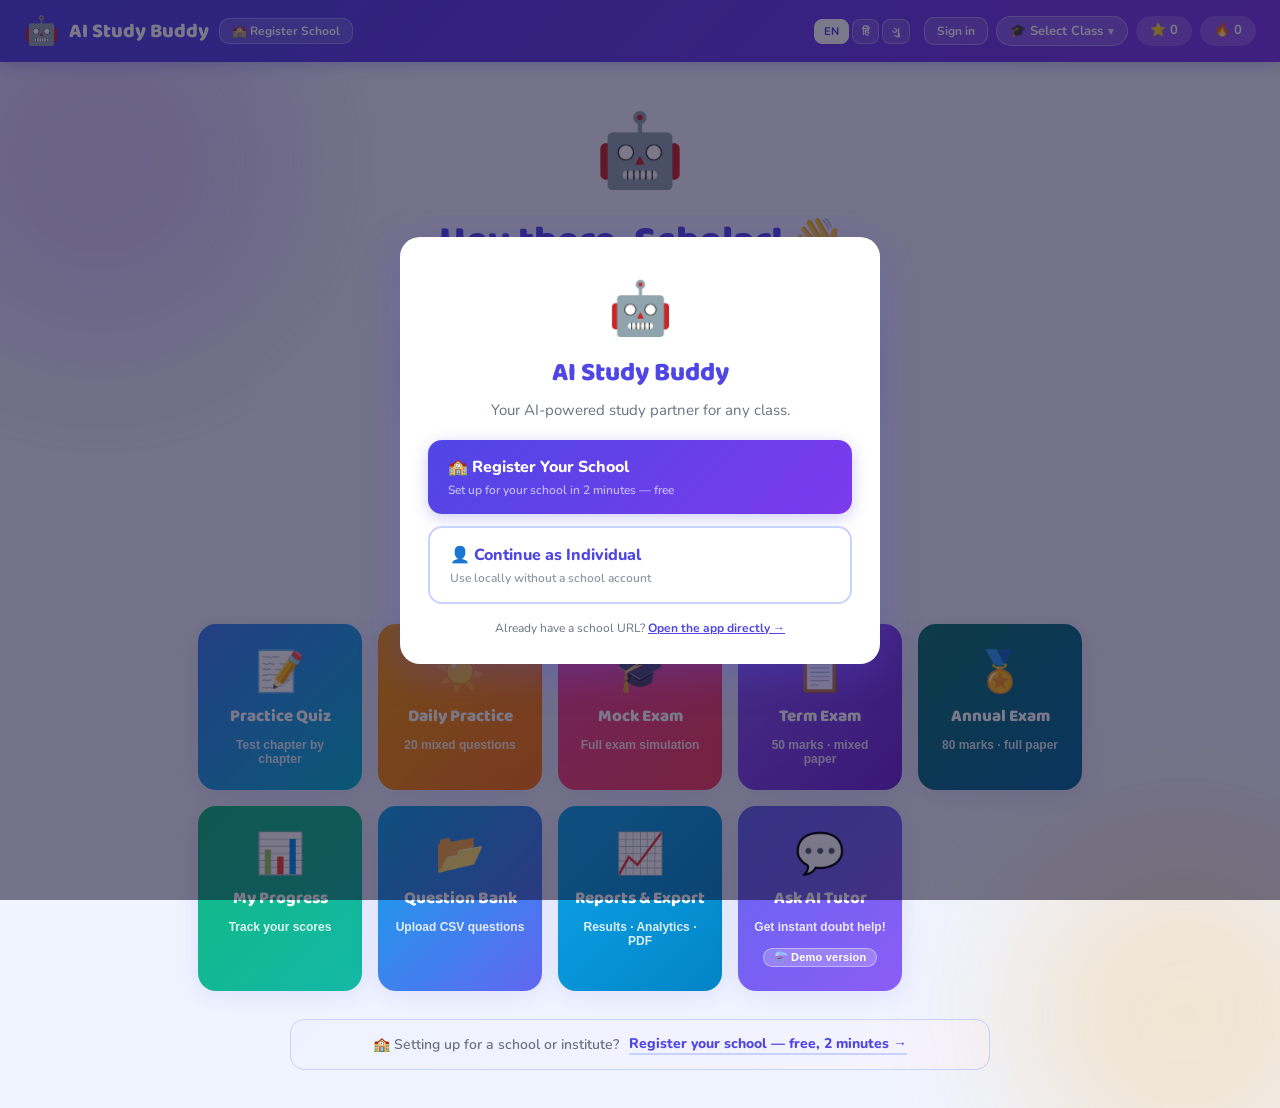
==== commit 4d9c896c: "20th Refactoring commit-app tests added" ====
--- a/index.html
+++ b/index.html
@@ -13,6 +13,8 @@
   <script src="https://cdn.jsdelivr.net/npm/@supabase/supabase-js@2/dist/umd/supabase.min.js"></script>
   <script src="i18n.js"></script>
   <script src="supabase.js"></script>
+  <script src="reports.js"></script>
+  <script src="tests.js"></script>
 </head>
 <body>
 
@@ -125,6 +127,18 @@
         <span class="feat-icon">📝</span>
         <span class="feat-title" data-i18n="feat_review">Review Answers</span>
         <span class="feat-desc"  data-i18n="feat_review_sub">Mark student papers</span>
+      </button>
+      <!-- Reports — visible to teachers and admins -->
+      <button class="feat-card card-reports" id="feat-reports-card" onclick="showPage('page-reports')">
+        <span class="feat-icon">📈</span>
+        <span class="feat-title">Reports &amp; Export</span>
+        <span class="feat-desc">Results · Analytics · PDF</span>
+      </button>
+      <!-- Test Runner — admin/dev only, hidden in production by default -->
+      <button class="feat-card card-tests" id="feat-tests-card" style="display:none" onclick="showPage('page-tests')">
+        <span class="feat-icon">🧪</span>
+        <span class="feat-title">App Tests</span>
+        <span class="feat-desc">Run all feature tests</span>
       </button>
       <!-- AI Tutor — last, marked as demo/in-progress -->
       <button class="feat-card card-ai feat-card-demo" onclick="showPage('page-tutor')">
@@ -483,6 +497,61 @@
     <div id="exam-result" style="display:none;"></div>
   </section>
 
+  <!-- ===== REPORTS & EXPORT ===== -->
+  <section class="page" id="page-reports" style="display:none;">
+    <div class="page-header">
+      <button class="back-btn" onclick="showPage('page-home')">← Back</button>
+      <h2>📈 Reports &amp; Export</h2>
+      <p>Exam analytics, student performance and export tools</p>
+    </div>
+
+    <!-- Export actions -->
+    <div class="rpt-export-bar">
+      <button class="rpt-export-btn rpt-btn-csv"   onclick="exportResultsCSV()">⬇️ Download CSV</button>
+      <button class="rpt-export-btn rpt-btn-excel" onclick="exportResultsExcel()">📊 Download Excel</button>
+      <button class="rpt-export-btn rpt-btn-pdf"   onclick="exportProgressPDF()">📄 Progress PDF</button>
+    </div>
+
+    <!-- Summary cards -->
+    <div id="report-summary-cards" class="rpt-cards-row"></div>
+
+    <!-- Class analytics -->
+    <div class="rpt-section">
+      <h3>📊 Exam Analytics</h3>
+      <div id="report-class-analytics"></div>
+    </div>
+
+    <!-- Results table -->
+    <div class="rpt-section">
+      <h3>📋 All Results</h3>
+      <div id="report-results-table" style="overflow-x:auto;"></div>
+    </div>
+
+    <!-- Question difficulty -->
+    <div class="rpt-section">
+      <h3>🔬 Question Difficulty (Most Missed)</h3>
+      <div id="report-question-difficulty" style="overflow-x:auto;"></div>
+    </div>
+  </section>
+
+  <!-- ===== APP TESTS ===== -->
+  <section class="page" id="page-tests" style="display:none;">
+    <div class="page-header">
+      <button class="back-btn" onclick="showPage('page-home')">← Back</button>
+      <h2>🧪 App Tests</h2>
+      <p>Complete MVP test suite — runs entirely on demo data, no network needed</p>
+    </div>
+    <div style="text-align:center;margin-bottom:20px;">
+      <button class="csv-sample-load-btn" style="font-size:16px;padding:12px 32px;" onclick="runAllTests()">
+        ▶️ Run All Tests
+      </button>
+      <p style="font-size:12px;color:var(--clr-muted);margin-top:8px;">
+        21 test suites · 100+ assertions · CSV parsing, exam scoring, rotation, i18n, branding, PDF, reports and more
+      </p>
+    </div>
+    <div id="test-results-container"></div>
+  </section>
+
   <!-- ===== STUDENT NAME MODAL (shown before exams) ===== -->
   <div id="student-modal" class="modal-overlay" style="display:none;">
     <div class="modal-card">
--- a/style.css
+++ b/style.css
@@ -1418,3 +1418,120 @@
   .topbar-register-link { display: none; } /* hidden on very small screens — strip covers it */
   .home-register-strip  { font-size: 13px; padding: 12px 14px; }
 }
+
+/* =====================================================
+   REPORTS PAGE
+   ===================================================== */
+.card-reports { background: linear-gradient(135deg,#0ea5e9,#0284c7); }
+.card-tests   { background: linear-gradient(135deg,#6366f1,#4338ca); }
+
+.rpt-export-bar {
+  display: flex; flex-wrap: wrap; gap: 10px;
+  margin-bottom: 24px;
+}
+.rpt-export-btn {
+  padding: 10px 20px; border: none; border-radius: 10px;
+  font-size: 14px; font-weight: 800; cursor: pointer;
+  font-family: inherit; transition: opacity .18s, transform .1s;
+}
+.rpt-export-btn:hover { opacity:.88; transform:translateY(-1px); }
+.rpt-btn-csv   { background: #d1fae5; color: #065f46; }
+.rpt-btn-excel { background: #dbeafe; color: #1e40af; }
+.rpt-btn-pdf   { background: #ede9fe; color: #4c1d95; }
+
+.rpt-cards-row {
+  display: grid;
+  grid-template-columns: repeat(auto-fit, minmax(150px,1fr));
+  gap: 14px; margin-bottom: 28px;
+}
+.rpt-card {
+  border-radius: 14px; padding: 18px 16px;
+  text-align: center; box-shadow: var(--shadow);
+}
+.rpt-big   { font-family:'Baloo 2',cursive; font-size:32px; font-weight:800; }
+.rpt-label { font-size:12px; font-weight:700; margin-top:4px; opacity:.8; }
+.rpt-blue   { background:#dbeafe; color:#1e40af; }
+.rpt-green  { background:#d1fae5; color:#065f46; }
+.rpt-orange { background:#ffedd5; color:#7c2d12; }
+.rpt-purple { background:#ede9fe; color:#4c1d95; }
+
+.rpt-section { margin-bottom: 28px; }
+.rpt-section h3 {
+  font-family:'Baloo 2',cursive; font-size:18px; font-weight:800;
+  color:var(--clr-primary); margin-bottom:12px;
+  padding-bottom:6px; border-bottom:2px solid #e0e7ff;
+}
+.rpt-analytics-row {
+  display: flex; flex-wrap: wrap; gap: 10px; align-items: center;
+  background: var(--clr-card); border-radius: 12px;
+  padding: 12px 16px; margin-bottom: 8px;
+  box-shadow: var(--shadow); font-size: 13px; font-weight: 600;
+}
+.rpt-exam-type {
+  background: var(--clr-primary); color: #fff;
+  border-radius: 8px; padding: 2px 12px;
+  font-weight: 800; font-size: 12px;
+}
+.rpt-table {
+  width: 100%; border-collapse: collapse;
+  font-size: 13px; background: var(--clr-card);
+  border-radius: 12px; overflow: hidden;
+  box-shadow: var(--shadow);
+}
+.rpt-table th {
+  background: #eef2ff; color: var(--clr-primary);
+  padding: 10px 12px; text-align: left;
+  font-weight: 800; font-size: 12px;
+}
+.rpt-table td {
+  padding: 9px 12px; border-bottom: 1px solid #f0f4ff;
+  color: var(--clr-text);
+}
+.rpt-table tr:last-child td { border-bottom: none; }
+.rpt-table tr:hover td { background: #f8faff; }
+
+/* =====================================================
+   TEST RUNNER PAGE
+   ===================================================== */
+.test-summary-bar {
+  display: flex; align-items: center; gap: 16px;
+  background: var(--clr-card); border-radius: 14px;
+  padding: 16px 20px; margin-bottom: 20px;
+  box-shadow: var(--shadow);
+}
+.test-summary-score {
+  font-family:'Baloo 2',cursive; font-size:32px; font-weight:800;
+  min-width: 80px;
+}
+.test-summary-label {
+  font-size:15px; font-weight:700; flex:1;
+}
+.test-summary-pct {
+  font-family:'Baloo 2',cursive; font-size:24px; font-weight:800;
+}
+.test-suite-grid {
+  display: grid;
+  grid-template-columns: repeat(auto-fill, minmax(200px, 1fr));
+  gap: 10px; margin-bottom: 20px;
+}
+.test-suite-card {
+  border-radius: 12px; padding: 12px 14px;
+  border: 1.5px solid #e0e7ff;
+  background: var(--clr-card);
+}
+.suite-pass { border-color: #bbf7d0; }
+.suite-fail { border-color: #fca5a5; }
+.suite-name  { font-size:12px; font-weight:700; color:var(--clr-text); margin-bottom:4px; }
+.suite-score { font-family:'Baloo 2',cursive; font-size:18px; font-weight:800; margin-bottom:4px; }
+.suite-pass .suite-score { color:#065f46; }
+.suite-fail .suite-score { color:#b91c1c; }
+.suite-bar   {
+  height: 6px; background:#e0e7ff; border-radius:3px;
+}
+.test-detail-section { background:var(--clr-card); border-radius:14px; padding:16px 18px; box-shadow:var(--shadow); }
+
+@media (max-width:480px) {
+  .rpt-export-bar { flex-direction:column; }
+  .test-suite-grid { grid-template-columns:1fr 1fr; }
+  .test-summary-bar { flex-wrap:wrap; gap:8px; }
+}
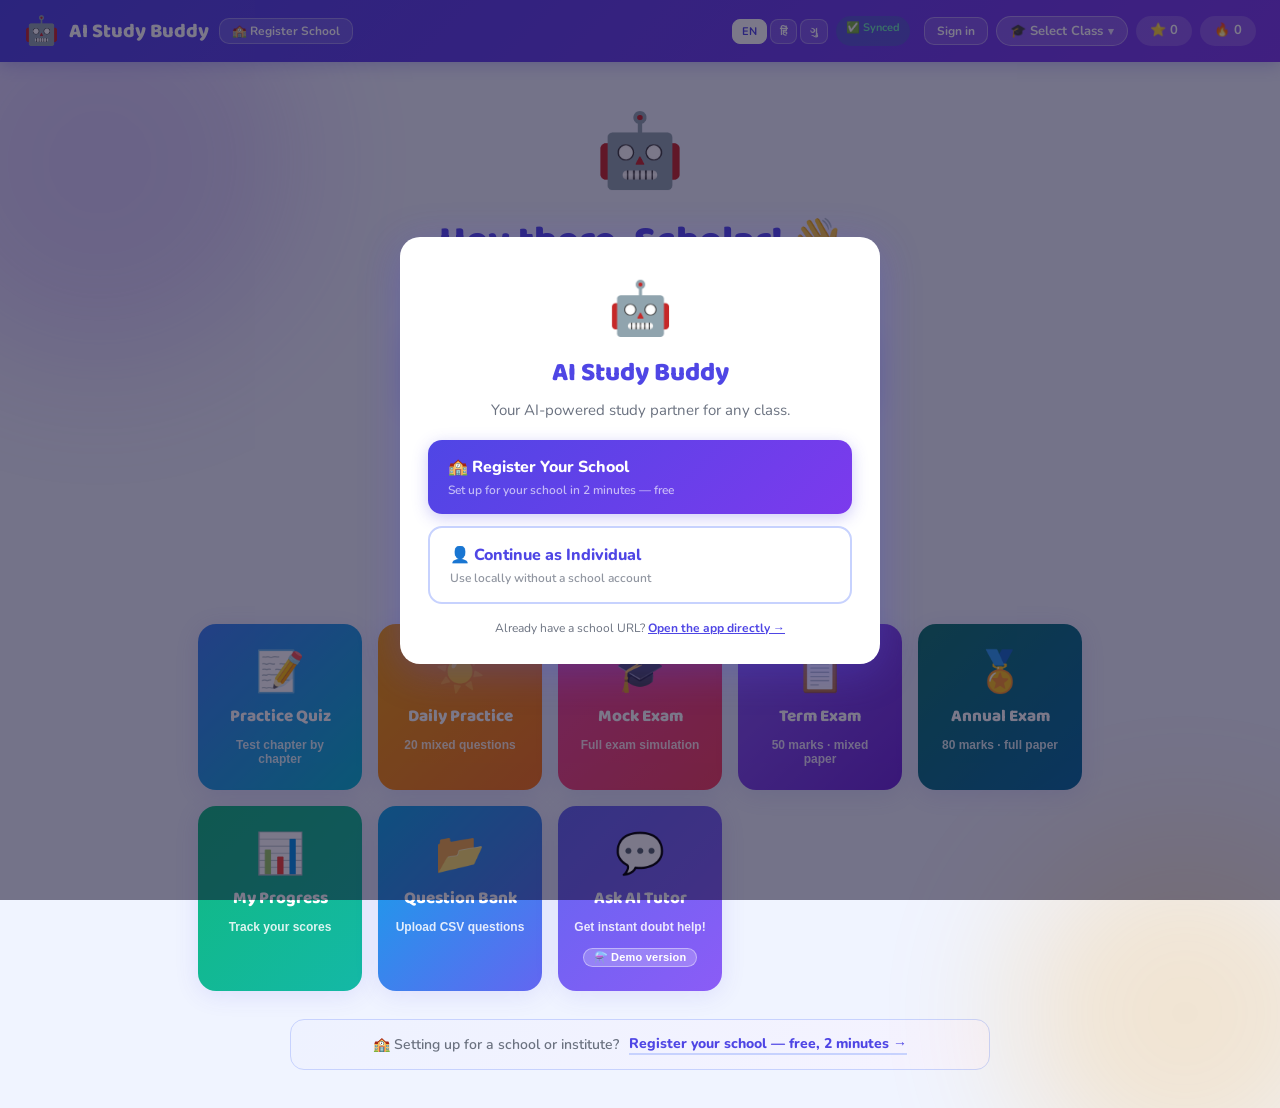
==== commit ba11ef0a: "22th Refactoring commit" ====
--- a/index.html
+++ b/index.html
@@ -545,8 +545,11 @@
       <button class="csv-sample-load-btn" style="font-size:16px;padding:12px 32px;" onclick="runAllTests()">
         ▶️ Run All Tests
       </button>
+      <button class="csv-sample-download-btn" style="margin-left:10px;" onclick="clearTestData();showToast('🧹 Test data cleared from reports.')">
+        🧹 Clear Test Data
+      </button>
       <p style="font-size:12px;color:var(--clr-muted);margin-top:8px;">
-        21 test suites · 100+ assertions · CSV parsing, exam scoring, rotation, i18n, branding, PDF, reports and more
+        37 test suites · 280+ assertions · runs on demo data only — no network needed
       </p>
     </div>
     <div id="test-results-container"></div>
@@ -558,7 +561,7 @@
       <h3 class="modal-title" data-i18n="exam_modal_title">Before you begin…</h3>
       <p class="modal-sub" data-i18n="exam_modal_sub">Enter your name so it appears on your result and PDF.</p>
       <div class="modal-field">
-        <label class="filter-label" data-i18n="exam_modal_name">Your name</label>
+        <label class="filter-label" data-i18n="exam_modal_name">Your name <span style="color:#ef4444;">*</span></label>
         <input id="student-name-input" class="bank-name-input" type="text"
                placeholder="e.g. Aanya Sharma" autocomplete="name" />
       </div>
@@ -567,9 +570,11 @@
         <input id="student-section-input" class="bank-name-input" type="text"
                placeholder="e.g. 7-A or Rose" />
       </div>
+      <div id="student-modal-error" style="display:none;background:#fef2f2;border:1.5px solid #fca5a5;border-radius:8px;padding:8px 12px;color:#b91c1c;font-size:13px;margin-top:8px;">
+        ⚠️ Please enter your name to start the exam.
+      </div>
       <div class="modal-actions">
         <button id="student-modal-start" class="big-btn btn-green" data-i18n="exam_modal_start">Start Exam ✍️</button>
-        <button id="student-modal-skip"  class="key-change-btn"   data-i18n="exam_modal_skip">Skip</button>
       </div>
     </div>
   </div>
@@ -614,6 +619,20 @@
       <button class="back-btn" onclick="showPage('page-home')" data-i18n="back">← Back</button>
       <h2 data-i18n="admin_title">⚙️ Admin Panel</h2>
       <p>Branding, sections and student management</p>
+    </div>
+
+    <!-- Permanent school URL bar — always visible to admin -->
+    <div class="admin-school-url-bar" id="admin-url-bar" style="display:none;">
+      <div>
+        <div class="admin-url-bar-label">🔗 Your School URL — share with students &amp; teachers</div>
+        <div class="admin-url-bar-link" id="admin-url-bar-link"></div>
+      </div>
+      <div class="admin-url-bar-btns">
+        <button class="admin-url-copy-btn" id="admin-url-copy-btn"
+                onclick="copyAdminSchoolUrl()">📋 Copy</button>
+        <a class="admin-url-open-btn" id="admin-url-open-btn"
+           href="#" target="_blank" rel="noopener">↗ Open</a>
+      </div>
     </div>
 
     <!-- Branding -->
@@ -671,6 +690,60 @@
         <input id="new-section-name" class="bank-name-input" type="text"
                placeholder="Section (e.g. A or Rose)" style="width:160px;" />
         <button class="csv-sample-load-btn" onclick="addSectionUI()" data-i18n="admin_add_section">+ Add Section</button>
+      </div>
+    </div>
+
+    <!-- Invite Teachers -->
+    <div class="csv-banks-section" style="margin-top:28px;">
+      <h3>👩‍🏫 Invite Teachers</h3>
+      <p class="exam-bank-desc">
+        Teachers can review written answers and see class reports.<br>
+        Enter an email below — they'll receive a magic-link to sign in as a teacher.
+      </p>
+
+      <!-- Single invite -->
+      <div style="display:flex;gap:10px;margin-top:14px;flex-wrap:wrap;align-items:flex-end;">
+        <div style="flex:1;min-width:220px;">
+          <label class="filter-label">Teacher Email</label>
+          <input id="invite-teacher-email" class="bank-name-input" type="email"
+                 placeholder="teacher@myschool.in" style="margin-top:4px;" />
+        </div>
+        <div style="min-width:160px;">
+          <label class="filter-label">Name (optional)</label>
+          <input id="invite-teacher-name" class="bank-name-input" type="text"
+                 placeholder="e.g. Mrs. Sharma" style="margin-top:4px;" />
+        </div>
+        <button class="csv-sample-load-btn" onclick="inviteTeacherUI()"
+                id="invite-teacher-btn" style="align-self:flex-end;">
+          📧 Send Invite
+        </button>
+      </div>
+      <div id="invite-teacher-result" style="margin-top:10px;"></div>
+
+      <!-- Bulk invite via CSV -->
+      <div style="margin-top:18px;padding-top:16px;border-top:1.5px solid #e0e7ff;">
+        <p class="exam-bank-desc" style="margin-bottom:10px;">
+          Or invite multiple teachers at once via CSV — columns: <code>name, email</code>
+        </p>
+        <div style="display:flex;gap:10px;flex-wrap:wrap;">
+          <button class="csv-sample-load-btn" onclick="document.getElementById('bulk-teacher-file').click()">
+            📂 Upload Teachers CSV
+          </button>
+          <button class="csv-sample-download-btn" onclick="downloadTeacherCsvTemplate()">
+            ⬇️ Download Template
+          </button>
+          <input type="file" id="bulk-teacher-file" accept=".csv" style="display:none"
+                 onchange="handleBulkTeacherFile(event)" />
+        </div>
+        <div id="bulk-teacher-preview"></div>
+      </div>
+
+      <!-- Existing teachers list -->
+      <div style="margin-top:18px;padding-top:16px;border-top:1.5px solid #e0e7ff;">
+        <p class="filter-label" style="margin-bottom:8px;">Current Teachers</p>
+        <div id="teachers-list">
+          <p style="color:var(--clr-muted);font-size:13px;">Loading…</p>
+        </div>
       </div>
     </div>
 
--- a/style.css
+++ b/style.css
@@ -485,7 +485,8 @@
 /* ===================== CSV MANAGER ===================== */
 .csv-upload-card {
   background: var(--clr-card); border-radius: var(--radius);
-  box-shadow: var(--shadow); overflow: hidden; margin-bottom: 24px;
+  box-shadow: var(--shadow); overflow: visible; margin-bottom: 24px;
+  padding: 20px;
 }
 .csv-drop-zone {
   border: 3px dashed #a5b4fc; border-radius: var(--radius);
@@ -722,6 +723,13 @@
 
 /* Page enter animation */
 @keyframes fadeIn { from { opacity:0; transform:translateY(14px); } to { opacity:1; transform:none; } }
+@keyframes shake {
+  0%,100% { transform: translateX(0); }
+  20%      { transform: translateX(-8px); }
+  40%      { transform: translateX(8px); }
+  60%      { transform: translateX(-6px); }
+  80%      { transform: translateX(6px); }
+}
 .page { animation: fadeIn .3s ease; }
 
 /* ===================== CLASS DROPDOWN (topbar) ===================== */
@@ -1535,3 +1543,103 @@
   .test-suite-grid { grid-template-columns:1fr 1fr; }
   .test-summary-bar { flex-wrap:wrap; gap:8px; }
 }
+
+/* =====================================================
+   ADMIN PAGE — School URL bar (always visible)
+   ===================================================== */
+.admin-school-url-bar {
+  background: linear-gradient(135deg, #065f46, #047857);
+  border-radius: 14px;
+  padding: 14px 18px;
+  margin-bottom: 24px;
+  display: flex;
+  align-items: center;
+  gap: 12px;
+  flex-wrap: wrap;
+  box-shadow: 0 3px 12px rgba(6,95,70,.25);
+}
+.admin-url-bar-label {
+  font-size: 11px;
+  font-weight: 700;
+  color: rgba(255,255,255,.75);
+  text-transform: uppercase;
+  letter-spacing: .05em;
+  white-space: nowrap;
+}
+.admin-url-bar-link {
+  font-family: monospace;
+  font-size: 13px;
+  font-weight: 700;
+  color: #fff;
+  word-break: break-all;
+  flex: 1;
+  min-width: 0;
+  background: rgba(255,255,255,.12);
+  border-radius: 7px;
+  padding: 5px 10px;
+}
+.admin-url-bar-btns {
+  display: flex;
+  gap: 6px;
+  flex-shrink: 0;
+}
+.admin-url-copy-btn,
+.admin-url-open-btn {
+  border: none;
+  border-radius: 8px;
+  padding: 7px 14px;
+  font-size: 12px;
+  font-weight: 800;
+  cursor: pointer;
+  font-family: inherit;
+  white-space: nowrap;
+  transition: opacity .15s;
+}
+.admin-url-copy-btn { background: #fff; color: #065f46; }
+.admin-url-open-btn { background: rgba(255,255,255,.2); color: #fff; }
+.admin-url-copy-btn:hover,
+.admin-url-open-btn:hover { opacity: .85; }
+
+@media (max-width: 480px) {
+  .admin-school-url-bar { flex-direction: column; align-items: flex-start; }
+  .admin-url-bar-link   { font-size: 11px; }
+}
+
+/* =====================================================
+   TEACHER INVITE
+   ===================================================== */
+.invite-msg {
+  font-size: 13px; font-weight: 600;
+  padding: 10px 14px; border-radius: 8px; margin-top: 4px;
+}
+.invite-ok  { background: #f0fdf4; color: #065f46; border: 1px solid #bbf7d0; }
+.invite-err { background: #fef2f2; color: #b91c1c; border: 1px solid #fca5a5; }
+
+.invite-preview-box {
+  background: #f8f9ff; border: 1.5px solid #c7d2fe;
+  border-radius: 12px; padding: 14px 16px; margin-top: 10px;
+}
+.invite-preview-row {
+  display: flex; justify-content: space-between; align-items: center;
+  font-size: 13px; padding: 5px 0; border-bottom: 1px solid #e0e7ff;
+  gap: 12px;
+}
+.invite-preview-row:last-of-type { border-bottom: none; }
+.invite-email { color: var(--clr-muted); font-family: monospace; font-size: 12px; }
+
+.teacher-row {
+  display: flex; justify-content: space-between; align-items: center;
+  padding: 10px 12px; background: var(--clr-card);
+  border-radius: 10px; margin-bottom: 6px;
+  border: 1.5px solid #e0e7ff; gap: 12px; flex-wrap: wrap;
+}
+.teacher-info { display: flex; align-items: center; gap: 10px; }
+.teacher-avatar { font-size: 24px; }
+.teacher-name { font-size: 14px; font-weight: 700; color: var(--clr-text); }
+.teacher-meta { font-size: 11px; color: var(--clr-muted); margin-top: 2px; }
+.teacher-actions { display: flex; align-items: center; gap: 8px; }
+.teacher-role-badge {
+  background: #ede9fe; color: #4c1d95;
+  font-size: 11px; font-weight: 700;
+  padding: 3px 10px; border-radius: 20px;
+}
